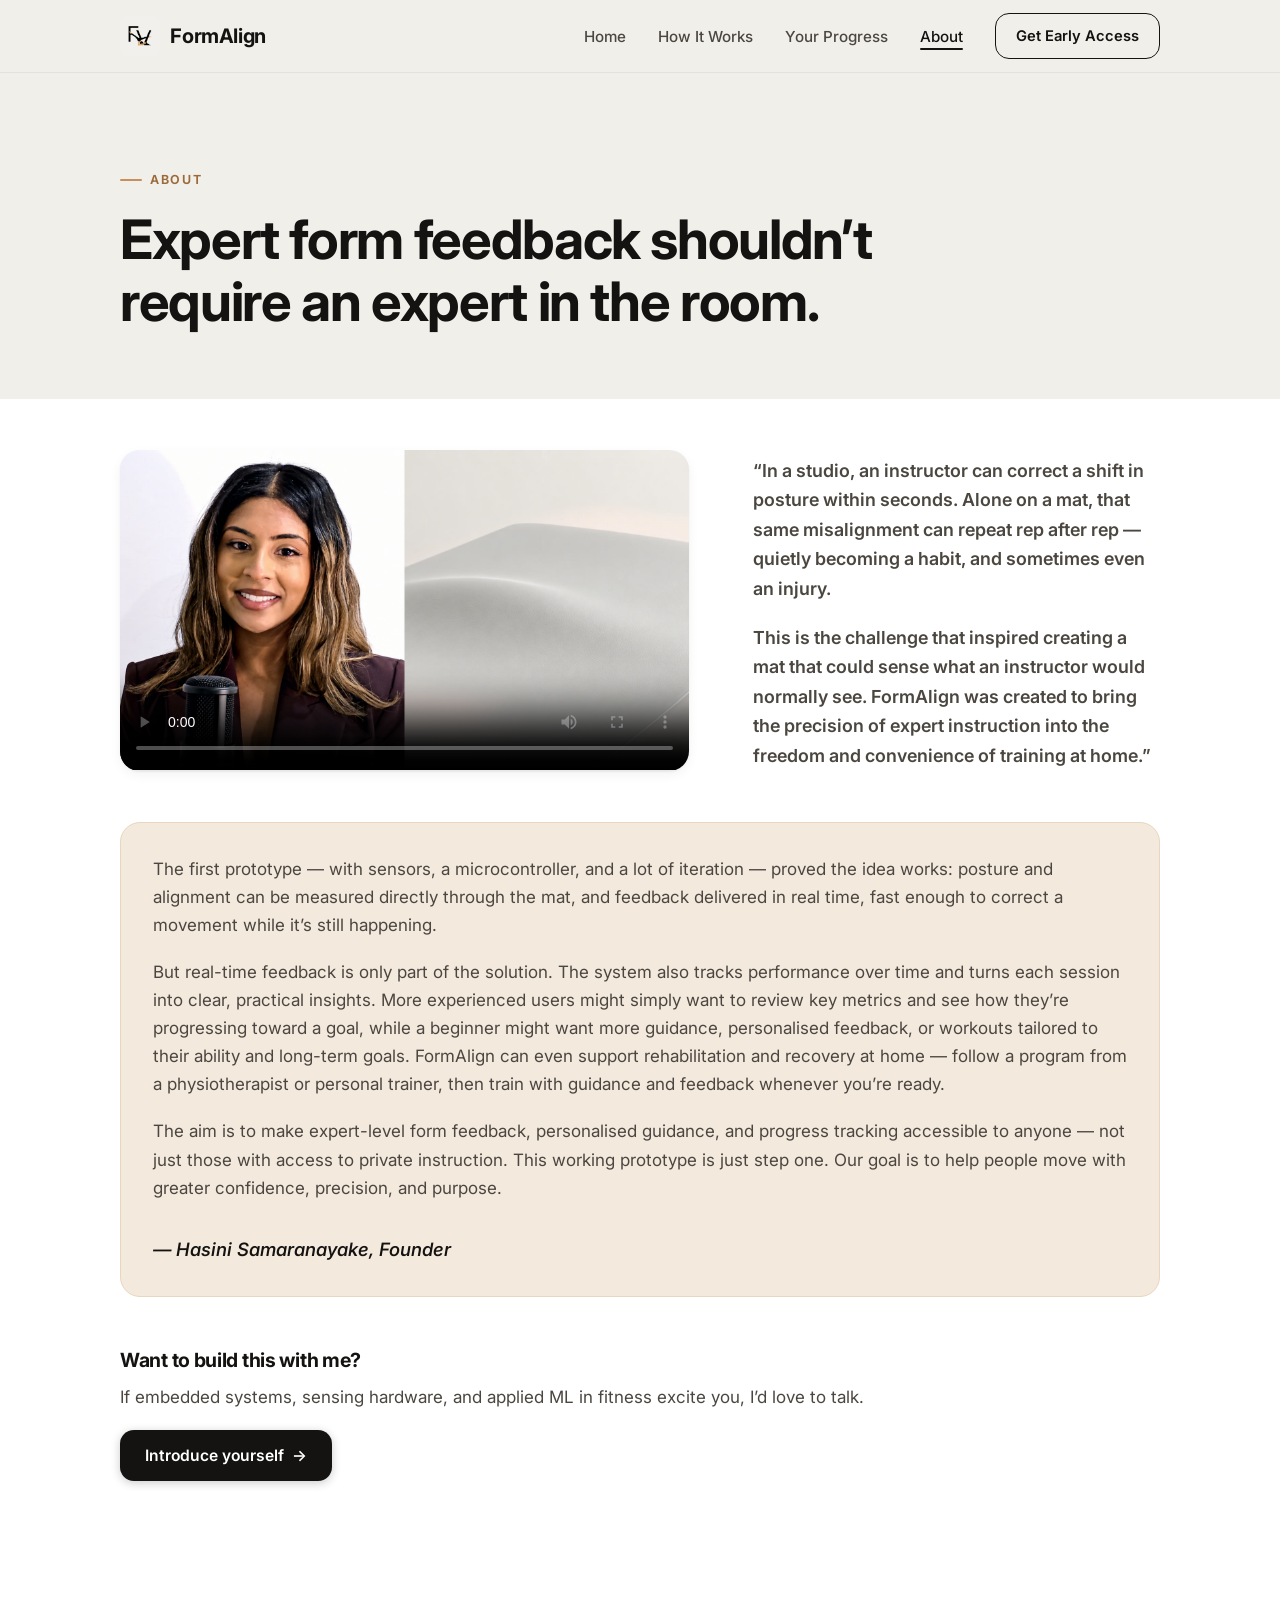
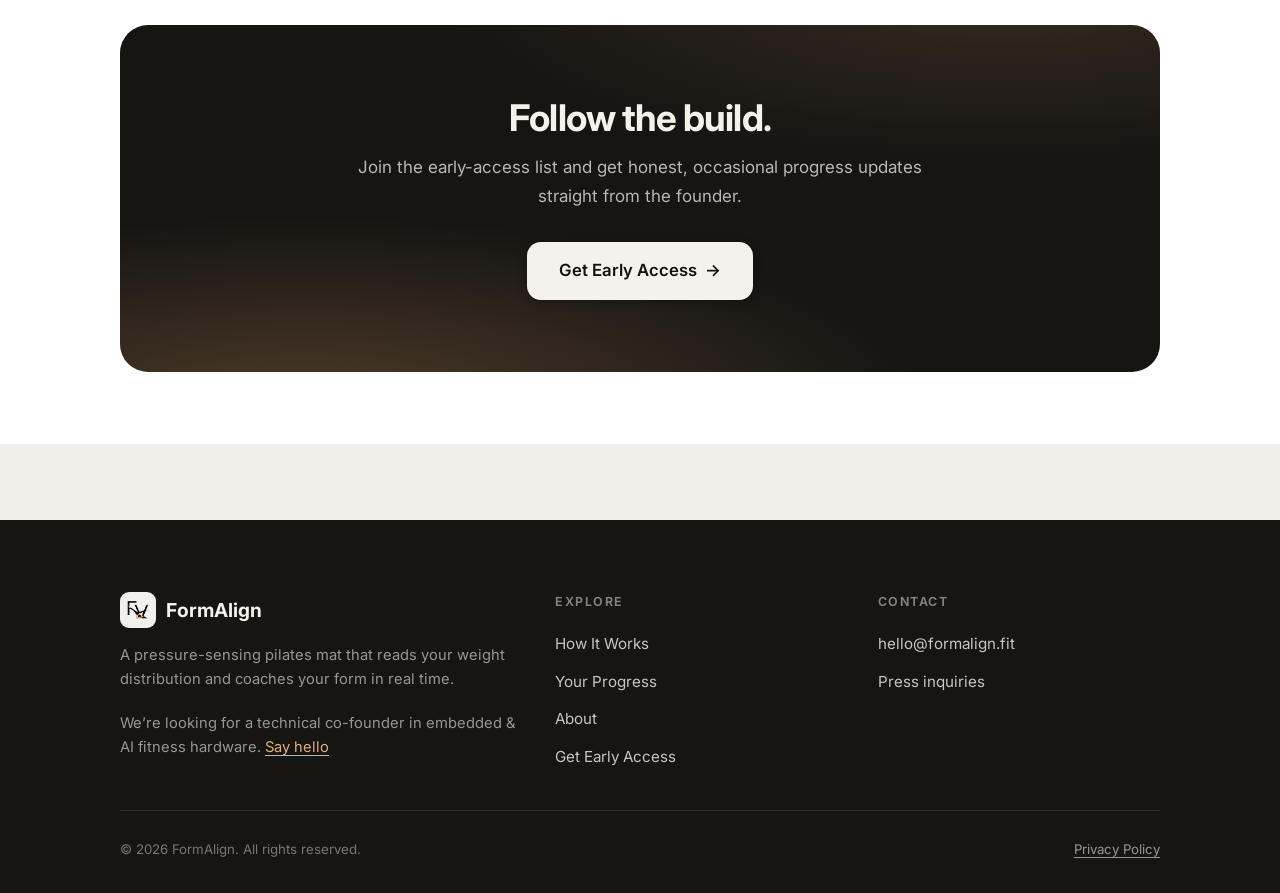
==== about.html @ 28b03926 "Early Access: top-align form with title, swap to Image 7, fix quiz spacing Top-align the access grid" ====
<!doctype html>
<html lang="en">
  <head>
    <meta charset="UTF-8" />
    <meta name="viewport" content="width=device-width, initial-scale=1.0" />
    <title>About — FormAlign</title>
    <meta
      name="description"
      content="Why FormAlign exists: making expert-level form feedback available to anyone practicing at home — built by founder Hasini Samaranayake."
    />
    <link rel="icon" type="image/png" href="./assets/logo-rounded.png" />
    <meta property="og:title" content="About FormAlign" />
    <meta property="og:description" content="The founder story behind the pressure-sensing pilates mat." />
    <meta property="og:image" content="https://www.formalign.fit/assets/og-hero.jpg" />
    <meta property="og:url" content="https://www.formalign.fit/about.html" />
    <meta property="og:type" content="website" />
    <link rel="preconnect" href="https://fonts.googleapis.com" />
    <link rel="preconnect" href="https://fonts.gstatic.com" crossorigin />
    <link
      href="https://fonts.googleapis.com/css2?family=Inter:wght@400;500;600;700;800&display=swap"
      rel="stylesheet"
    />
    <link rel="stylesheet" href="./styles.css?v=20260721-2" />
  </head>
  <body>
    <header class="site-header">
      <nav class="nav wrap" aria-label="Main">
        <a class="brand" href="./index.html">
          <img src="./assets/logo.png" alt="" />
          FormAlign
        </a>
        <button class="nav-toggle" aria-expanded="false" aria-label="Open menu">
          <svg viewBox="0 0 24 24" fill="none" stroke="currentColor" stroke-width="2" stroke-linecap="round"><path d="M4 7h16M4 12h16M4 17h16"/></svg>
        </button>
        <ul class="nav-links">
          <li><a href="./index.html">Home</a></li>
          <li><a href="./how-it-works.html">How It Works</a></li>
          <li><a href="./progress.html">Your Progress</a></li>
          <li><a href="./about.html" aria-current="page">About</a></li>
          <li><a class="btn btn-primary btn-nav" href="./early-access.html">Get Early Access</a></li>
        </ul>
      </nav>
    </header>

    <main>
      <section class="page-hero">
        <div class="wrap">
          <p class="eyebrow">About</p>
          <h1>Expert form feedback shouldn’t require an expert in the room.</h1>
        </div>
      </section>

      <section class="tight about-below" style="padding-top: clamp(2rem, 4vw, 3.5rem);">
        <div class="wrap about-grid">
          <figure class="founder-video reveal">
            <video
              controls
              playsinline
              preload="metadata"
              poster="./assets/founder-message-poster.jpg"
            >
              <source src="./assets/founder-message.mp4" type="video/mp4" />
              Your browser doesn’t support embedded video.
              <a href="./assets/founder-message.mp4">Watch the founder message</a>.
            </video>
          </figure>
          <div class="about-lead reveal reveal-d1">
            <p>
              “In a studio, an instructor can correct a shift in posture within seconds. Alone on
              a mat, that same misalignment can repeat rep after rep — quietly becoming a habit,
              and sometimes even an injury.
            </p>
            <p>
              This is the challenge that inspired creating a mat that could sense what an
              instructor would normally see. FormAlign was created to bring the precision of
              expert instruction into the freedom and convenience of training at home.”
            </p>
          </div>
          <div class="about-body reveal">
            <p>
              The first prototype — with sensors, a microcontroller, and a lot of iteration — proved
              the idea works: posture and alignment can be measured directly through the mat, and
              feedback delivered in real time, fast enough to correct a movement while it’s still
              happening.
            </p>
            <p>
              But real-time feedback is only part of the solution. The system also tracks
              performance over time and turns each session into clear, practical insights. More
              experienced users might simply want to review key metrics and see how they’re
              progressing toward a goal, while a beginner might want more guidance, personalised
              feedback, or workouts tailored to their ability and long-term goals. FormAlign can
              even support rehabilitation and recovery at home — follow a program from a
              physiotherapist or personal trainer, then train with guidance and feedback whenever
              you’re ready.
            </p>
            <p>
              The aim is to make expert-level form feedback, personalised guidance, and progress
              tracking accessible to anyone — not just those with access to private instruction.
              This working prototype is just step one. Our goal is to help people move with
              greater confidence, precision, and purpose.
            </p>
            <p class="sig">— Hasini Samaranayake, Founder</p>
          </div>
          <div class="hire-card reveal">
            <h3>Want to build this with me?</h3>
            <p>
              If embedded systems, sensing hardware, and applied ML in fitness excite you,
              I’d love to talk.
            </p>
            <a class="btn btn-primary" href="mailto:hello@formalign.fit?subject=Building%20FormAlign%20together">Introduce yourself <span class="arrow">→</span></a>
          </div>
        </div>
      </section>

      <!-- CTA -->
      <section class="tight about-below">
        <div class="wrap">
          <div class="cta-band reveal">
            <h2>Follow the build.</h2>
            <p>Join the early-access list and get honest, occasional progress updates straight from the founder.</p>
            <a class="btn btn-primary btn-lg" href="./early-access.html">Get Early Access <span class="arrow">→</span></a>
          </div>
        </div>
      </section>
    </main>

    <footer class="site-footer">
      <div class="wrap">
        <div class="footer-grid">
          <div>
            <a class="footer-brand" href="./index.html">
              <img src="./assets/logo.png" alt="" />
              FormAlign
            </a>
            <p>
              A pressure-sensing pilates mat that reads your weight distribution and coaches
              your form in real time.
            </p>
            <p class="footer-hiring">
              We’re looking for a technical co-founder in embedded &amp; AI fitness hardware.
              <a href="mailto:hello@formalign.fit?subject=Technical%20co-founder">Say hello</a>
            </p>
          </div>
          <div class="footer-col">
            <h4>Explore</h4>
            <ul>
              <li><a href="./how-it-works.html">How It Works</a></li>
              <li><a href="./progress.html">Your Progress</a></li>
              <li><a href="./about.html">About</a></li>
              <li><a href="./early-access.html">Get Early Access</a></li>
            </ul>
          </div>
          <div class="footer-col">
            <h4>Contact</h4>
            <ul>
              <li><a href="mailto:hello@formalign.fit">hello@formalign.fit</a></li>
              <li><a href="mailto:press@formalign.fit">Press inquiries</a></li>
            </ul>
          </div>
        </div>
        <div class="footer-bottom">
          <span>© <span class="year"></span> FormAlign. All rights reserved.</span>
          <a href="./privacy.html">Privacy Policy</a>
        </div>
      </div>
    </footer>

    <script src="./script.js?v=20260721-2" defer></script>
  </body>
</html>
---- styles.css ----
/* ==========================================================================
   FormAlign — design system
   Palette (from logo): ink black #141311 · caramel #C98E5C · ivory #F1EFEA
   Type: Inter throughout — clean modern sans, black pill buttons
   ========================================================================== */

:root {
  --ink: #141311;
  --ink-soft: #4b4740;
  --ink-faint: #7c766c;
  --accent: #c98e5c;
  --accent-deep: #9c6a38;
  --accent-tint: #f4e9dd;
  --accent-tint-2: #e9d6bf;
  --paper: #f1efea;
  --paper-warm: #e9e6df;
  --card: #ffffff;
  --line: #e0dcd2;
  --blush: #f2ddd6;
  --black-band: #161512;
  --radius: 20px;
  --radius-sm: 12px;
  --shadow-sm: 0 1px 2px rgba(20, 19, 17, 0.06), 0 4px 12px rgba(20, 19, 17, 0.05);
  --shadow-md: 0 2px 4px rgba(20, 19, 17, 0.06), 0 12px 32px rgba(20, 19, 17, 0.1);
  --font-body: "Inter", -apple-system, BlinkMacSystemFont, "Segoe UI", sans-serif;
  --font-display: "Inter", -apple-system, BlinkMacSystemFont, "Segoe UI", sans-serif;
}

* { margin: 0; padding: 0; box-sizing: border-box; }

html { scroll-behavior: smooth; }

body {
  font-family: var(--font-body);
  background: var(--paper);
  color: var(--ink);
  line-height: 1.65;
  font-size: 1.0625rem;
  -webkit-font-smoothing: antialiased;
  text-rendering: optimizeLegibility;
}

img { max-width: 100%; display: block; }

::selection { background: var(--accent-tint-2); color: var(--accent-deep); }

/* ---------- typography ---------- */

h1, h2, h3 {
  font-family: var(--font-display);
  font-weight: 700;
  line-height: 1.14;
  letter-spacing: -0.025em;
  color: var(--ink);
}

h1 { font-size: clamp(2.2rem, 4.8vw, 3.4rem); }
h2 { font-size: clamp(1.7rem, 3.2vw, 2.3rem); }
h3 { font-size: 1.22rem; line-height: 1.3; letter-spacing: -0.015em; }

.lede {
  font-size: clamp(1.1rem, 1.9vw, 1.3rem);
  color: var(--ink-soft);
  line-height: 1.6;
  max-width: 34em;
}

p { color: var(--ink-soft); }

a { color: var(--accent-deep); text-decoration-thickness: 1px; text-underline-offset: 3px; }

.eyebrow {
  display: inline-flex;
  align-items: center;
  gap: 0.5rem;
  font-size: 0.78rem;
  font-weight: 650;
  letter-spacing: 0.14em;
  text-transform: uppercase;
  color: var(--accent-deep);
  margin-bottom: 1.1rem;
}
.eyebrow::before {
  content: "";
  width: 22px; height: 2px;
  background: var(--accent);
  border-radius: 2px;
}

/* ---------- layout ---------- */

.wrap { max-width: 1120px; margin: 0 auto; padding: 0 clamp(1.25rem, 4vw, 2.5rem); }
.wrap-narrow { max-width: 760px; margin: 0 auto; padding: 0 clamp(1.25rem, 4vw, 2.5rem); }

section { padding: clamp(4rem, 9vw, 7rem) 0; }
section.tight { padding: clamp(3rem, 6vw, 4.5rem) 0; }

.section-head { max-width: 620px; margin-bottom: clamp(2.5rem, 5vw, 4rem); }
.section-head p { margin-top: 1rem; }

/* ---------- nav ---------- */

.site-header {
  position: sticky;
  top: 0;
  z-index: 50;
  background: rgba(241, 239, 234, 0.9);
  backdrop-filter: blur(12px);
  -webkit-backdrop-filter: blur(12px);
  border-bottom: 1px solid rgba(224, 220, 210, 0.7);
}

.nav {
  display: flex;
  align-items: center;
  justify-content: space-between;
  height: 72px;
  gap: 1rem;
}

.brand {
  display: flex;
  align-items: center;
  gap: 0.65rem;
  text-decoration: none;
  color: var(--ink);
  font-family: var(--font-display);
  font-size: 1.25rem;
  font-weight: 700;
  letter-spacing: -0.02em;
}
.brand img {
  width: 40px; height: 40px;
  border-radius: 10px;
  object-fit: cover;
}

.nav-links {
  display: flex;
  align-items: center;
  gap: clamp(1rem, 2.5vw, 2rem);
  list-style: none;
}
.nav-links a:not(.btn) {
  text-decoration: none;
  color: var(--ink-soft);
  font-size: 0.95rem;
  font-weight: 500;
  position: relative;
  padding: 0.25rem 0;
}
.nav-links a:not(.btn)::after {
  content: "";
  position: absolute;
  left: 0; bottom: 0;
  width: 100%; height: 2px;
  background: var(--ink);
  border-radius: 2px;
  transform: scaleX(0);
  transform-origin: left;
  transition: transform 0.25s ease;
}
.nav-links a:not(.btn):hover::after,
.nav-links a:not(.btn)[aria-current="page"]::after { transform: scaleX(1); }
.nav-links a:not(.btn)[aria-current="page"] { color: var(--ink); }

.nav-toggle {
  display: none;
  background: none;
  border: none;
  cursor: pointer;
  padding: 0.5rem;
  color: var(--ink);
}
.nav-toggle svg { width: 26px; height: 26px; }

/* ---------- buttons ---------- */

.btn {
  display: inline-flex;
  align-items: center;
  gap: 0.5rem;
  font-family: var(--font-body);
  font-size: 0.98rem;
  font-weight: 600;
  padding: 0.78rem 1.55rem;
  border-radius: 14px;
  text-decoration: none;
  border: none;
  cursor: pointer;
  transition: transform 0.18s ease, box-shadow 0.18s ease, background 0.18s ease, border-color 0.18s ease;
}
.btn-primary {
  background: var(--ink);
  color: #fff;
  box-shadow: 0 2px 10px rgba(20, 19, 17, 0.22);
}
.btn-primary:hover {
  background: #000;
  transform: translateY(-2px);
  box-shadow: 0 6px 18px rgba(20, 19, 17, 0.28);
}
.btn-ghost {
  background: transparent;
  color: var(--ink);
  border: 1.5px solid var(--line);
}
.btn-ghost:hover { border-color: var(--ink-soft); transform: translateY(-2px); }
.btn-lg { padding: 0.95rem 2rem; font-size: 1.05rem; }
.btn .arrow { transition: transform 0.18s ease; }
.btn:hover .arrow { transform: translateX(3px); }

.btn-nav {
  padding: 0.6rem 1.25rem;
  font-size: 0.92rem;
  background: transparent;
  color: var(--ink);
  border: 1.5px solid var(--ink);
  box-shadow: none;
}
.btn-nav:hover { background: var(--ink); color: #fff; }

/* ---------- hero ---------- */

.hero {
  padding: clamp(3.5rem, 7vw, 6rem) 0 clamp(4rem, 8vw, 6.5rem);
  overflow: hidden;
}

.hero-grid {
  display: grid;
  grid-template-columns: minmax(0, 0.92fr) minmax(0, 1.08fr);
  gap: clamp(2.5rem, 5vw, 4rem);
  align-items: center;
}

.hero h1 { margin-bottom: 1.4rem; }
.hero h1 em {
  font-style: normal;
  color: var(--accent-deep);
}
.hero .lede { margin-bottom: 2.2rem; }

.hero-ctas { display: flex; gap: 1rem; flex-wrap: wrap; align-items: center; }

.hero-note {
  margin-top: 1.4rem;
  font-size: 0.9rem;
  color: var(--ink-faint);
  display: flex;
  align-items: center;
  gap: 0.5rem;
}
.hero-note .dot {
  width: 8px; height: 8px;
  border-radius: 50%;
  background: var(--accent);
  animation: pulse-dot 2.2s ease-in-out infinite;
}
@keyframes pulse-dot {
  0%, 100% { box-shadow: 0 0 0 0 rgba(201, 142, 92, 0.4); }
  50% { box-shadow: 0 0 0 7px rgba(201, 142, 92, 0); }
}

.hero-visual { position: relative; }

.hero-photo {
  border-radius: calc(var(--radius) + 6px);
  overflow: hidden;
  box-shadow: var(--shadow-md);
  aspect-ratio: 4 / 3.3; /* close to the source photo's 4:3 — only a slight crop */
}
.hero-photo img {
  width: 100%; height: 100%;
  object-fit: cover;
}

/* live feedback demo badge — white circle straddling the photo's bottom-right corner */
.feedback-card {
  position: absolute;
  right: -2.5rem;
  bottom: -4.5rem;
  background: var(--card);
  border-radius: 50%;
  box-shadow: var(--shadow-md);
  width: min(215px, 66%);
  aspect-ratio: 1 / 1;
  padding: 1.1rem;
  border: 1px solid var(--line);
  display: flex;
  flex-direction: column;
  align-items: center;
  justify-content: center;
  text-align: center;
}
.feedback-card .fc-title {
  font-size: 0.64rem;
  font-weight: 650;
  letter-spacing: 0.1em;
  text-transform: uppercase;
  color: var(--ink-faint);
  margin-bottom: 0.8rem;
  display: flex;
  flex-direction: column;
  align-items: center;
  gap: 0.5rem;
}
.fc-status {
  font-size: 0.7rem;
  font-weight: 650;
  padding: 0.18rem 0.6rem;
  border-radius: 999px;
  letter-spacing: 0.02em;
  text-transform: none;
  transition: background 0.4s ease, color 0.4s ease;
}
.fc-status.good { background: var(--accent-tint); color: var(--accent-deep); }
.fc-status.adjust { background: var(--ink); color: #fff; }

.fc-bar-label {
  display: flex;
  justify-content: space-between;
  font-size: 0.72rem;
  color: var(--ink-soft);
  font-weight: 550;
  margin-bottom: 0.35rem;
  width: min(140px, 100%);
}
.fc-bar {
  height: 10px;
  border-radius: 999px;
  background: var(--paper-warm);
  overflow: hidden;
  position: relative;
  width: min(140px, 100%);
}
.fc-bar-fill {
  height: 100%;
  border-radius: 999px;
  background: linear-gradient(90deg, var(--accent), #d9a271);
  width: 62%;
  transition: width 1.1s cubic-bezier(0.45, 0.05, 0.25, 1), background 0.5s ease;
}
.fc-bar-fill.warn { background: linear-gradient(90deg, #35322c, #555047); }
.fc-target {
  position: absolute;
  top: -3px; bottom: -3px;
  width: 2px;
  background: var(--ink);
  opacity: 0.35;
  border-radius: 2px;
}
.fc-cue {
  margin-top: 0.55rem;
  font-size: 0.76rem;
  color: var(--ink-soft);
  min-height: 2.6em;
  font-weight: 500;
  max-width: 150px;
  display: flex;
  align-items: flex-start;
  justify-content: center;
}

/* ---------- problem strip ---------- */

.band {
  background: var(--paper-warm);
  border-top: 1px solid var(--line);
  border-bottom: 1px solid var(--line);
}

.split {
  display: grid;
  grid-template-columns: repeat(auto-fit, minmax(280px, 1fr));
  gap: clamp(2rem, 4vw, 4rem);
  align-items: center;
}

.split-photo {
  border-radius: var(--radius);
  overflow: hidden;
  box-shadow: var(--shadow-md);
  aspect-ratio: 4 / 3;
}
.split-photo img { width: 100%; height: 100%; object-fit: cover; }

.stat-row {
  display: flex;
  gap: clamp(1.5rem, 4vw, 3rem);
  flex-wrap: wrap;
  margin-top: 2rem;
}
.stat b {
  display: block;
  font-family: var(--font-display);
  font-size: 2rem;
  font-weight: 700;
  color: var(--accent-deep);
  line-height: 1.1;
}
.stat span { font-size: 0.9rem; color: var(--ink-faint); }

/* ---------- steps (how it works condensed) ---------- */

.steps {
  display: grid;
  grid-template-columns: repeat(auto-fit, minmax(230px, 1fr));
  gap: 1.25rem;
}
.step {
  background: var(--card);
  border: 1px solid var(--line);
  border-radius: var(--radius);
  padding: 1.75rem 1.5rem 1.6rem;
  position: relative;
  transition: transform 0.22s ease, box-shadow 0.22s ease;
}
.step:hover { transform: translateY(-4px); box-shadow: var(--shadow-md); }
.step .num {
  font-family: var(--font-display);
  font-size: 0.95rem;
  font-weight: 700;
  color: var(--accent-deep);
  background: var(--accent-tint);
  width: 34px; height: 34px;
  border-radius: 50%;
  display: flex;
  align-items: center;
  justify-content: center;
  margin-bottom: 1.1rem;
}
.step h3 { font-size: 1.1rem; margin-bottom: 0.5rem; }
.step p { font-size: 0.95rem; }

/* ---------- two-audience cards ---------- */

.audience-grid {
  display: grid;
  grid-template-columns: repeat(auto-fit, minmax(300px, 1fr));
  gap: 1.5rem;
}
.audience-card {
  border-radius: var(--radius);
  padding: 2.25rem 2rem;
  border: 1px solid var(--line);
  background: var(--card);
  display: flex;
  flex-direction: column;
  gap: 0.9rem;
  transition: transform 0.22s ease, box-shadow 0.22s ease;
}
.audience-card:hover { transform: translateY(-4px); box-shadow: var(--shadow-md); }
.audience-card.teal { background: var(--black-band); border-color: var(--black-band); }
.audience-card.teal h3, .audience-card.teal p { color: #f0ede6; }
.audience-card.teal p { opacity: 0.82; }
.audience-card .icon {
  width: 46px; height: 46px;
  border-radius: 12px;
  display: flex; align-items: center; justify-content: center;
  background: var(--accent-tint);
  color: var(--accent-deep);
}
.audience-card.teal .icon { background: rgba(255,255,255,0.12); color: #dfaf7f; }
.audience-card .icon svg { width: 24px; height: 24px; }
.audience-card a {
  margin-top: auto;
  font-weight: 600;
  font-size: 0.95rem;
  text-decoration: none;
}
.audience-card.teal a { color: #dfaf7f; }
.audience-card a:hover { text-decoration: underline; }

/* ---------- honesty / prototype section ---------- */

.proto-frame {
  border-radius: var(--radius);
  overflow: hidden;
  box-shadow: var(--shadow-md);
  position: relative;
}
.proto-frame img { width: 100%; height: 100%; object-fit: cover; }
.proto-tag {
  position: absolute;
  top: 1rem; left: 1rem;
  background: rgba(20, 19, 17, 0.85);
  color: #f0ede6;
  font-size: 0.78rem;
  font-weight: 600;
  padding: 0.35rem 0.85rem;
  border-radius: 999px;
  backdrop-filter: blur(4px);
  letter-spacing: 0.03em;
}

.check-list { list-style: none; margin-top: 1.5rem; display: grid; gap: 0.85rem; }
.check-list li {
  display: flex;
  gap: 0.75rem;
  align-items: flex-start;
  color: var(--ink-soft);
  font-size: 1rem;
}
.check-list .check {
  flex-shrink: 0;
  width: 22px; height: 22px;
  border-radius: 50%;
  background: var(--accent-tint);
  color: var(--accent-deep);
  display: flex; align-items: center; justify-content: center;
  margin-top: 0.2rem;
}
.check-list .check svg { width: 12px; height: 12px; }

/* ---------- CTA band ---------- */

.cta-band {
  background: var(--black-band);
  border-radius: calc(var(--radius) + 8px);
  padding: clamp(3rem, 6vw, 4.5rem) clamp(1.75rem, 5vw, 4rem);
  text-align: center;
  position: relative;
  overflow: hidden;
}
.cta-band::before {
  content: "";
  position: absolute;
  inset: 0;
  background:
    radial-gradient(ellipse 60% 55% at 18% 110%, rgba(201, 142, 92, 0.3), transparent),
    radial-gradient(ellipse 55% 50% at 85% -10%, rgba(201, 142, 92, 0.18), transparent);
  pointer-events: none;
}
.cta-band > * { position: relative; }
.cta-figure {
  width: 96px;
  height: 96px;
  border-radius: 50%;
  overflow: hidden;
  margin: 0 auto 1.5rem;
  box-shadow: 0 4px 16px rgba(0, 0, 0, 0.35);
}
.cta-figure img { width: 100%; height: 100%; object-fit: cover; }
.cta-band h2 { color: #f5f2ec; margin-bottom: 0.9rem; }
.cta-band p { color: rgba(240, 237, 230, 0.75); max-width: 34em; margin: 0 auto 2rem; }
.cta-band .btn-primary {
  background: #f5f2ec;
  color: var(--ink);
  box-shadow: 0 2px 10px rgba(0, 0, 0, 0.3);
}
.cta-band .btn-primary:hover { background: #fff; }

/* ---------- page hero (interior pages) ---------- */

.page-hero { padding: clamp(3.5rem, 7vw, 5.5rem) 0 clamp(2rem, 4vw, 3rem); }
.page-hero h1 { max-width: 17em; margin-bottom: 1.2rem; }

/* ---------- how-it-works page ---------- */

.hiw-block {
  display: grid;
  grid-template-columns: minmax(0, 1fr) minmax(0, 1fr);
  gap: clamp(2rem, 5vw, 4.5rem);
  align-items: center;
  padding: clamp(2.5rem, 5vw, 4rem) 0;
}
.hiw-block:not(:last-child) { border-bottom: 1px solid var(--line); }
.hiw-block.flip .hiw-visual { order: -1; }
.hiw-copy h2 { font-size: clamp(1.5rem, 2.6vw, 1.95rem); margin-bottom: 1rem; }
.hiw-copy p + p { margin-top: 1rem; }

.hiw-visual {
  border-radius: var(--radius);
  min-height: 300px;
  display: flex;
  align-items: center;
  justify-content: center;
  position: relative;
}

/* zone illustration */
.zone-demo {
  width: 100%;
  max-width: 420px;
  background: var(--card);
  border: 1px solid var(--line);
  border-radius: var(--radius);
  padding: 2rem;
  box-shadow: var(--shadow-sm);
}
.zone-mat {
  aspect-ratio: 5 / 8;
  max-height: 320px;
  margin: 0 auto;
  border-radius: 14px;
  background: var(--paper-warm);
  border: 1.5px solid var(--line);
  position: relative;
  overflow: hidden;
}
/* Weight rocks between front and back zone pairs like a rep:
   load (hold) → shift → load the other end (hold). Back pair runs in
   antiphase via negative delays; small per-side offsets keep it human. */
.zone-blob {
  position: absolute;
  border-radius: 50%;
  background: radial-gradient(circle, rgba(201, 142, 92, 0.6), rgba(201, 142, 92, 0));
  animation: zone-shift 5.2s cubic-bezier(0.55, 0.05, 0.3, 1) infinite;
}
@keyframes zone-shift {
  0%, 16% { transform: scale(1.18); opacity: 1; }      /* loaded — hold the position */
  42%, 68% { transform: scale(0.55); opacity: 0.3; }   /* unloaded — weight is on the other pair */
  94%, 100% { transform: scale(1.18); opacity: 1; }
}
.zone-caption {
  text-align: center;
  font-size: 0.85rem;
  color: var(--ink-faint);
  margin-top: 1.1rem;
}

/* roadmap steps */
.roadmap { display: grid; gap: 0; margin-top: 2.5rem; }
.roadmap-item {
  display: grid;
  grid-template-columns: 56px 1fr;
  gap: 1.25rem;
  padding-bottom: 2.25rem;
  position: relative;
}
.roadmap-item:last-child { padding-bottom: 0; }
.roadmap-item::before {
  content: "";
  position: absolute;
  left: 27px;
  top: 56px;
  bottom: 8px;
  width: 2px;
  background: var(--line);
}
.roadmap-item:last-child::before { display: none; }
.roadmap-marker {
  width: 56px; height: 56px;
  border-radius: 50%;
  background: var(--card);
  border: 1.5px solid var(--line);
  display: flex;
  align-items: center;
  justify-content: center;
  color: var(--accent-deep);
  font-family: var(--font-display);
  font-weight: 700;
  font-size: 1.05rem;
}
.roadmap-item.now .roadmap-marker {
  background: var(--ink);
  border-color: var(--ink);
  color: #fff;
}
.roadmap-body h3 { margin-bottom: 0.35rem; display: flex; align-items: center; gap: 0.6rem; flex-wrap: wrap; }
.roadmap-body .tag {
  font-family: var(--font-body);
  font-size: 0.7rem;
  font-weight: 650;
  letter-spacing: 0.08em;
  text-transform: uppercase;
  padding: 0.2rem 0.6rem;
  border-radius: 999px;
  background: var(--accent-tint);
  color: var(--accent-deep);
}
.roadmap-body .tag.future { background: var(--paper-warm); color: var(--ink-faint); }
.roadmap-body p { font-size: 0.98rem; }

/* video / image placeholder slots */
.media-slot {
  border: 2px dashed var(--accent-tint-2);
  background: var(--accent-tint);
  border-radius: var(--radius);
  aspect-ratio: 16 / 9;
  display: flex;
  flex-direction: column;
  align-items: center;
  justify-content: center;
  gap: 0.8rem;
  color: var(--accent-deep);
  text-align: center;
  padding: 1.5rem;
  width: 100%;
}
.media-slot.portrait { aspect-ratio: 4 / 5; }
.media-slot .ms-icon {
  width: 58px; height: 58px;
  border-radius: 50%;
  background: #fff;
  display: flex; align-items: center; justify-content: center;
  box-shadow: var(--shadow-sm);
}
.media-slot .ms-icon svg { width: 24px; height: 24px; }
.media-slot b { font-size: 1rem; font-weight: 650; }
.media-slot span { font-size: 0.85rem; opacity: 0.8; max-width: 30em; }

/* ---------- progress page dashboard ---------- */

.preview-banner {
  display: inline-flex;
  align-items: center;
  gap: 0.55rem;
  background: var(--blush);
  color: #8a4a38;
  font-size: 0.85rem;
  font-weight: 600;
  padding: 0.5rem 1.1rem;
  border-radius: 999px;
  margin-bottom: 1.5rem;
}
.preview-banner svg { width: 16px; height: 16px; flex-shrink: 0; }

.dash-grid {
  display: grid;
  grid-template-columns: repeat(12, 1fr);
  gap: 1.25rem;
}
.dash-card {
  background: var(--card);
  border: 1px solid var(--line);
  border-radius: var(--radius);
  padding: 1.6rem 1.6rem 1.5rem;
  box-shadow: var(--shadow-sm);
}
.dash-card h3 { font-size: 1.05rem; margin-bottom: 0.25rem; }
.dash-card .sub { font-size: 0.85rem; color: var(--ink-faint); margin-bottom: 1.25rem; }
.dc-6 { grid-column: span 6; }
.dc-4 { grid-column: span 4; }
.dc-8 { grid-column: span 8; }
.dc-12 { grid-column: span 12; }

.hbar-row { display: grid; grid-template-columns: 110px 1fr 48px; align-items: center; gap: 0.8rem; margin-bottom: 0.8rem; font-size: 0.88rem; }
.hbar-row .label { color: var(--ink-soft); font-weight: 550; }
.hbar-track { height: 12px; background: var(--paper-warm); border-radius: 999px; overflow: hidden; }
.hbar-fill { height: 100%; border-radius: 999px; background: var(--accent); width: 0; transition: width 1s cubic-bezier(0.3, 0.6, 0.3, 1); }
.hbar-fill.alt { background: var(--accent-tint-2); }
.hbar-row .val { text-align: right; font-weight: 650; color: var(--ink); font-variant-numeric: tabular-nums; }

.spark { width: 100%; height: auto; }

.big-metric {
  font-family: var(--font-display);
  font-size: 2.6rem;
  font-weight: 700;
  letter-spacing: -0.03em;
  color: var(--ink);
  line-height: 1;
}
.big-metric .unit { font-size: 1.2rem; color: var(--ink-faint); }
.delta { font-size: 0.85rem; font-weight: 650; color: var(--accent-deep); background: var(--accent-tint); padding: 0.15rem 0.6rem; border-radius: 999px; display: inline-block; margin-top: 0.6rem; }

.goal-bar { height: 12px; background: var(--paper-warm); border-radius: 999px; overflow: hidden; margin-top: 1rem; position: relative; }
.goal-fill { height: 100%; background: linear-gradient(90deg, var(--accent), #d9a271); border-radius: 999px; width: 0; transition: width 1.2s cubic-bezier(0.3, 0.6, 0.3, 1); }
.goal-meta { display: flex; justify-content: space-between; font-size: 0.82rem; color: var(--ink-faint); margin-top: 0.5rem; }

.cal-grid { display: grid; grid-template-columns: repeat(14, 1fr); gap: 5px; margin-top: 0.5rem; }
.cal-cell { aspect-ratio: 1; border-radius: 5px; background: var(--paper-warm); }
.cal-cell.l1 { background: var(--accent-tint-2); }
.cal-cell.l2 { background: #d9a870; }
.cal-cell.l3 { background: #b07a42; }
.cal-legend { display: flex; align-items: center; gap: 0.4rem; font-size: 0.78rem; color: var(--ink-faint); margin-top: 0.9rem; justify-content: flex-end; }
.cal-legend .cal-cell { width: 12px; aspect-ratio: 1; }

/* ---------- about page ---------- */

.about-below { background: #ffffff; }

.about-grid {
  display: grid;
  grid-template-columns: minmax(0, 1.4fr) minmax(0, 1fr);
  grid-template-areas:
    "video lead"
    "body  body"
    "hire  hire";
  column-gap: clamp(2.5rem, 5vw, 4.5rem);
  row-gap: clamp(2rem, 4vw, 3.5rem);
  align-items: start;
}
.founder-video { grid-area: video; margin: 0; }
.founder-video video {
  width: 100%;
  aspect-ratio: 16 / 9;
  border-radius: var(--radius);
  background: var(--accent-tint);
  box-shadow: var(--shadow-sm);
  display: block;
  object-fit: cover;
}
.about-lead { grid-area: lead; align-self: end; }
.about-lead p {
  color: var(--ink-soft);
  font-weight: 600;
  font-size: 1.12rem;
  line-height: 1.65;
}
.about-body {
  grid-area: body;
  background: var(--accent-tint);
  border: 1px solid var(--accent-tint-2);
  border-radius: var(--radius);
  padding: 2rem;
}
.about-grid .hire-card { grid-area: hire; align-self: start; }

.about-lead p + p,
.about-body p + p { margin-top: 1.2rem; }
.about-body .sig {
  margin-top: 2rem;
  font-family: var(--font-display);
  font-style: italic;
  font-size: 1.15rem;
  font-weight: 550;
  color: var(--ink);
}

.hire-card {
  padding: 0;
}
.hire-card h3 { margin-bottom: 0.6rem; }
.hire-card p { margin-bottom: 1.2rem; }

/* ---------- early access page ---------- */

.access-hero {
  display: flex;
  align-items: center;
  padding: clamp(3rem, 6vw, 5rem) 0;
}
.access-grid {
  display: grid;
  grid-template-columns: minmax(0, 1fr) minmax(0, 1fr);
  gap: clamp(2.5rem, 6vw, 5rem);
  align-items: start;
  width: 100%;
}
.perk-list { list-style: none; display: grid; gap: 1.1rem; margin-top: 1.8rem; }
.perk-list li { display: flex; gap: 0.9rem; align-items: flex-start; }
.perk-list .check {
  flex-shrink: 0;
  width: 26px; height: 26px;
  border-radius: 50%;
  background: var(--accent-tint);
  color: var(--accent-deep);
  display: flex; align-items: center; justify-content: center;
  margin-top: 0.15rem;
}
.perk-list .check svg { width: 13px; height: 13px; }
.perk-list b { color: var(--ink); display: block; font-size: 1rem; }
.perk-list span { font-size: 0.92rem; color: var(--ink-soft); }

.form-card {
  background: var(--card);
  border: 1px solid var(--line);
  border-radius: calc(var(--radius) + 4px);
  padding: clamp(1.75rem, 4vw, 2.5rem);
  box-shadow: var(--shadow-md);
}
.form-card h2 { font-size: 1.5rem; margin-bottom: 0.4rem; }
.form-card > p { font-size: 0.95rem; margin-bottom: 1.6rem; }

/* multi-step waitlist quiz */
.quiz-card { overflow: hidden; }
.quiz-progress {
  height: 6px; background: var(--paper-warm); border-radius: 999px;
  overflow: hidden; margin-bottom: 1.7rem;
}
.quiz-progress > i {
  display: block; height: 100%; width: 0; border-radius: 999px;
  background: linear-gradient(90deg, var(--accent), #d9a271);
  transition: width 0.5s cubic-bezier(0.3, 0.6, 0.3, 1);
}
.quiz-step { display: none; padding: 0; }
.quiz-step.is-active { display: block; animation: quizIn 0.4s ease both; }
@keyframes quizIn { from { opacity: 0; transform: translateY(10px); } to { opacity: 1; transform: none; } }
.quiz-step h2 { font-size: 1.5rem; margin-bottom: 0.35rem; }
.quiz-step h3 { font-size: 1.25rem; line-height: 1.3; margin-bottom: 1.2rem; }
.quiz-sub { color: var(--ink-soft); font-size: 0.95rem; margin-bottom: 1.5rem; }
.quiz-hint { color: var(--ink-faint); font-size: 0.85rem; margin: -0.7rem 0 1rem; }
.quiz-count {
  display: inline-block; font-size: 0.75rem; font-weight: 700;
  letter-spacing: 0.08em; text-transform: uppercase;
  color: var(--accent-deep); margin-bottom: 0.7rem;
}
.quiz-field { margin-bottom: 1.1rem; }
.quiz-field label { display: block; font-size: 0.9rem; font-weight: 600; margin-bottom: 0.4rem; color: var(--ink); }
.quiz-field input {
  width: 100%; padding: 0.85rem 1rem; font: inherit; font-size: 1rem;
  border: 1.5px solid var(--line); border-radius: 12px; background: #fff; color: var(--ink);
}
.quiz-field input:focus { outline: none; border-color: var(--accent); box-shadow: 0 0 0 3px var(--accent-tint); }
.quiz-err { display: block; color: #a33; font-size: 0.82rem; margin-top: 0.4rem; }
.quiz-err[hidden] { display: none; }
.quiz-opts { display: grid; gap: 0.7rem; margin-bottom: 1.6rem; }
.quiz-opt {
  text-align: left; width: 100%; padding: 0.95rem 1.05rem; font: inherit; font-size: 0.98rem;
  border: 1.5px solid var(--line); border-radius: 12px; background: #fff; color: var(--ink);
  cursor: pointer; display: flex; align-items: center; gap: 0.75rem;
  transition: border-color 0.15s, background 0.15s, box-shadow 0.15s;
}
.quiz-opt::before {
  content: ""; flex-shrink: 0; width: 20px; height: 20px; border-radius: 6px;
  border: 1.5px solid var(--line); transition: all 0.15s;
}
.quiz-opts[data-multi="false"] .quiz-opt::before { border-radius: 50%; }
.quiz-opt:hover { border-color: var(--accent-tint-2); background: var(--accent-tint); }
.quiz-opt.sel { border-color: var(--accent); background: var(--accent-tint); }
.quiz-opt.sel::before { background: var(--accent-deep); border-color: var(--accent-deep); box-shadow: inset 0 0 0 3px #fff; }
.quiz-nav { display: flex; align-items: center; justify-content: space-between; gap: 1rem; }
.quiz-nav .btn { min-width: 130px; justify-content: center; }
.quiz-nav .btn:disabled { opacity: 0.45; cursor: not-allowed; }
.quiz-back { background: none; border: none; color: var(--ink-soft); font: inherit; font-weight: 600; cursor: pointer; padding: 0.5rem 0.25rem; }
.quiz-back:hover { color: var(--ink); }
.quiz-fine { font-size: 0.8rem; color: var(--ink-faint); margin-top: 1rem; text-align: center; }
.quiz-fine a { color: var(--accent-deep); }
.quiz-cta { margin-top: 0.4rem; }
.quiz-payoff { text-align: center; padding: 0.5rem 0; }
.quiz-payoff .big-check {
  width: 64px; height: 64px; border-radius: 50%;
  background: var(--accent-tint); color: var(--accent-deep);
  display: flex; align-items: center; justify-content: center; margin: 0 auto 1.3rem;
}
.quiz-payoff .big-check svg { width: 30px; height: 30px; }
.quiz-payoff h2 { font-size: 1.6rem; margin-bottom: 0.7rem; }
.quiz-payoff p { color: var(--ink-soft); max-width: 34em; margin: 0 auto 0.6rem; }
.quiz-payoff strong { color: var(--ink); }

.field { margin-bottom: 1.25rem; }
.field label {
  display: block;
  font-size: 0.88rem;
  font-weight: 600;
  color: var(--ink);
  margin-bottom: 0.45rem;
}
.field input[type="email"],
.field input[type="text"] {
  width: 100%;
  font-family: var(--font-body);
  font-size: 1rem;
  padding: 0.85rem 1rem;
  border: 1.5px solid var(--line);
  border-radius: var(--radius-sm);
  background: var(--paper);
  color: var(--ink);
  transition: border-color 0.15s ease, box-shadow 0.15s ease;
}
.field input:focus {
  outline: none;
  border-color: var(--accent);
  box-shadow: 0 0 0 3px rgba(201, 142, 92, 0.2);
}

.radio-group { display: grid; gap: 0.6rem; }
.radio-option {
  display: flex;
  align-items: center;
  gap: 0.7rem;
  border: 1.5px solid var(--line);
  border-radius: var(--radius-sm);
  padding: 0.8rem 1rem;
  cursor: pointer;
  font-size: 0.93rem;
  color: var(--ink-soft);
  transition: border-color 0.15s ease, background 0.15s ease;
}
.radio-option:hover { border-color: var(--accent-tint-2); background: var(--accent-tint); }
.radio-option input { accent-color: var(--ink); width: 17px; height: 17px; flex-shrink: 0; }
.radio-option input:checked + span { color: var(--ink); font-weight: 550; }

.form-fine {
  font-size: 0.8rem;
  color: var(--ink-faint);
  margin-top: 1rem;
}

.form-success {
  text-align: center;
  padding: 2rem 0.5rem;
}
.form-success .big-check {
  width: 62px; height: 62px;
  border-radius: 50%;
  background: var(--accent-tint);
  color: var(--accent-deep);
  display: flex; align-items: center; justify-content: center;
  margin: 0 auto 1.4rem;
}
.form-success .big-check svg { width: 28px; height: 28px; }
.form-success h2 { margin-bottom: 0.8rem; }
.form-success p { max-width: 26em; margin: 0 auto; }

/* ---------- footer ---------- */

.site-footer {
  background: var(--black-band);
  color: rgba(240, 237, 230, 0.75);
  padding: clamp(3rem, 6vw, 4.5rem) 0 2rem;
  margin-top: clamp(3rem, 6vw, 5rem);
}
.footer-grid {
  display: grid;
  grid-template-columns: minmax(220px, 1.4fr) repeat(auto-fit, minmax(150px, 1fr));
  gap: 2.5rem;
  padding-bottom: 2.5rem;
  border-bottom: 1px solid rgba(240, 237, 230, 0.12);
}
.footer-brand {
  display: flex;
  align-items: center;
  gap: 0.65rem;
  font-family: var(--font-display);
  font-size: 1.2rem;
  font-weight: 700;
  color: #f5f2ec;
  text-decoration: none;
  margin-bottom: 0.9rem;
}
.footer-brand img { width: 36px; height: 36px; border-radius: 9px; }
.footer-grid p { font-size: 0.92rem; color: rgba(240, 237, 230, 0.6); max-width: 28em; }
.footer-col h4 {
  font-size: 0.78rem;
  font-weight: 650;
  letter-spacing: 0.12em;
  text-transform: uppercase;
  color: rgba(240, 237, 230, 0.5);
  margin-bottom: 1rem;
}
.footer-col ul { list-style: none; display: grid; gap: 0.6rem; }
.footer-col a {
  color: rgba(240, 237, 230, 0.82);
  text-decoration: none;
  font-size: 0.95rem;
}
.footer-col a:hover { color: #dfaf7f; }
.footer-hiring {
  font-size: 0.9rem;
  color: rgba(240, 237, 230, 0.65);
  margin-top: 1.2rem;
}
.footer-hiring a { color: #dfaf7f; }
.footer-bottom {
  display: flex;
  justify-content: space-between;
  align-items: center;
  gap: 1rem;
  flex-wrap: wrap;
  padding-top: 1.75rem;
  font-size: 0.83rem;
  color: rgba(240, 237, 230, 0.45);
}
.footer-bottom a { color: rgba(240, 237, 230, 0.6); }

/* ---------- privacy page ---------- */

.legal h2 { font-size: 1.4rem; margin: 2.5rem 0 0.8rem; }
.legal p + p { margin-top: 1rem; }
.legal ul { margin: 0.8rem 0 0 1.4rem; color: var(--ink-soft); }
.legal li + li { margin-top: 0.4rem; }

/* ---------- reveal animation ---------- */

.reveal {
  opacity: 0;
  transform: translateY(22px);
  transition: opacity 0.7s ease, transform 0.7s cubic-bezier(0.2, 0.65, 0.3, 1);
}
.reveal.in { opacity: 1; transform: none; }
.reveal-d1 { transition-delay: 0.08s; }
.reveal-d2 { transition-delay: 0.16s; }
.reveal-d3 { transition-delay: 0.24s; }

@media (prefers-reduced-motion: reduce) {
  html { scroll-behavior: auto; }
  .reveal { opacity: 1; transform: none; transition: none; }
  .zone-blob, .hero-note .dot { animation: none; }
  * { transition-duration: 0.01ms !important; }
}

/* ---------- responsive ---------- */

@media (max-width: 900px) {
  .hero-grid, .hiw-block, .about-grid, .access-grid { grid-template-columns: 1fr; }
  .about-grid {
    grid-template-areas: "video" "lead" "body" "hire";
    grid-template-rows: auto;
  }
  .hiw-block.flip .hiw-visual { order: 0; }
  .dc-6, .dc-4, .dc-8 { grid-column: span 12; }
  .hero-photo { aspect-ratio: 4 / 3; }
  .feedback-card { right: 0; bottom: -3.25rem; width: min(190px, 60%); padding: 1rem; }
}

@media (max-width: 720px) {
  .nav-toggle { display: block; }
  .nav-links {
    position: absolute;
    top: 72px;
    left: 0; right: 0;
    background: var(--paper);
    border-bottom: 1px solid var(--line);
    flex-direction: column;
    align-items: stretch;
    padding: 1rem clamp(1.25rem, 4vw, 2.5rem) 1.5rem;
    gap: 0.4rem;
    display: none;
    box-shadow: var(--shadow-md);
  }
  .nav-links.open { display: flex; }
  .nav-links li a:not(.btn) { display: block; padding: 0.7rem 0.25rem; font-size: 1.05rem; }
  .nav-links .btn { justify-content: center; margin-top: 0.5rem; }
  .cal-grid { grid-template-columns: repeat(7, 1fr); }
  .cal-grid .cal-cell:nth-child(n+50) { display: none; }
  .hbar-row { grid-template-columns: 90px 1fr 44px; }
  .footer-grid { grid-template-columns: 1fr; gap: 1.75rem; }
}
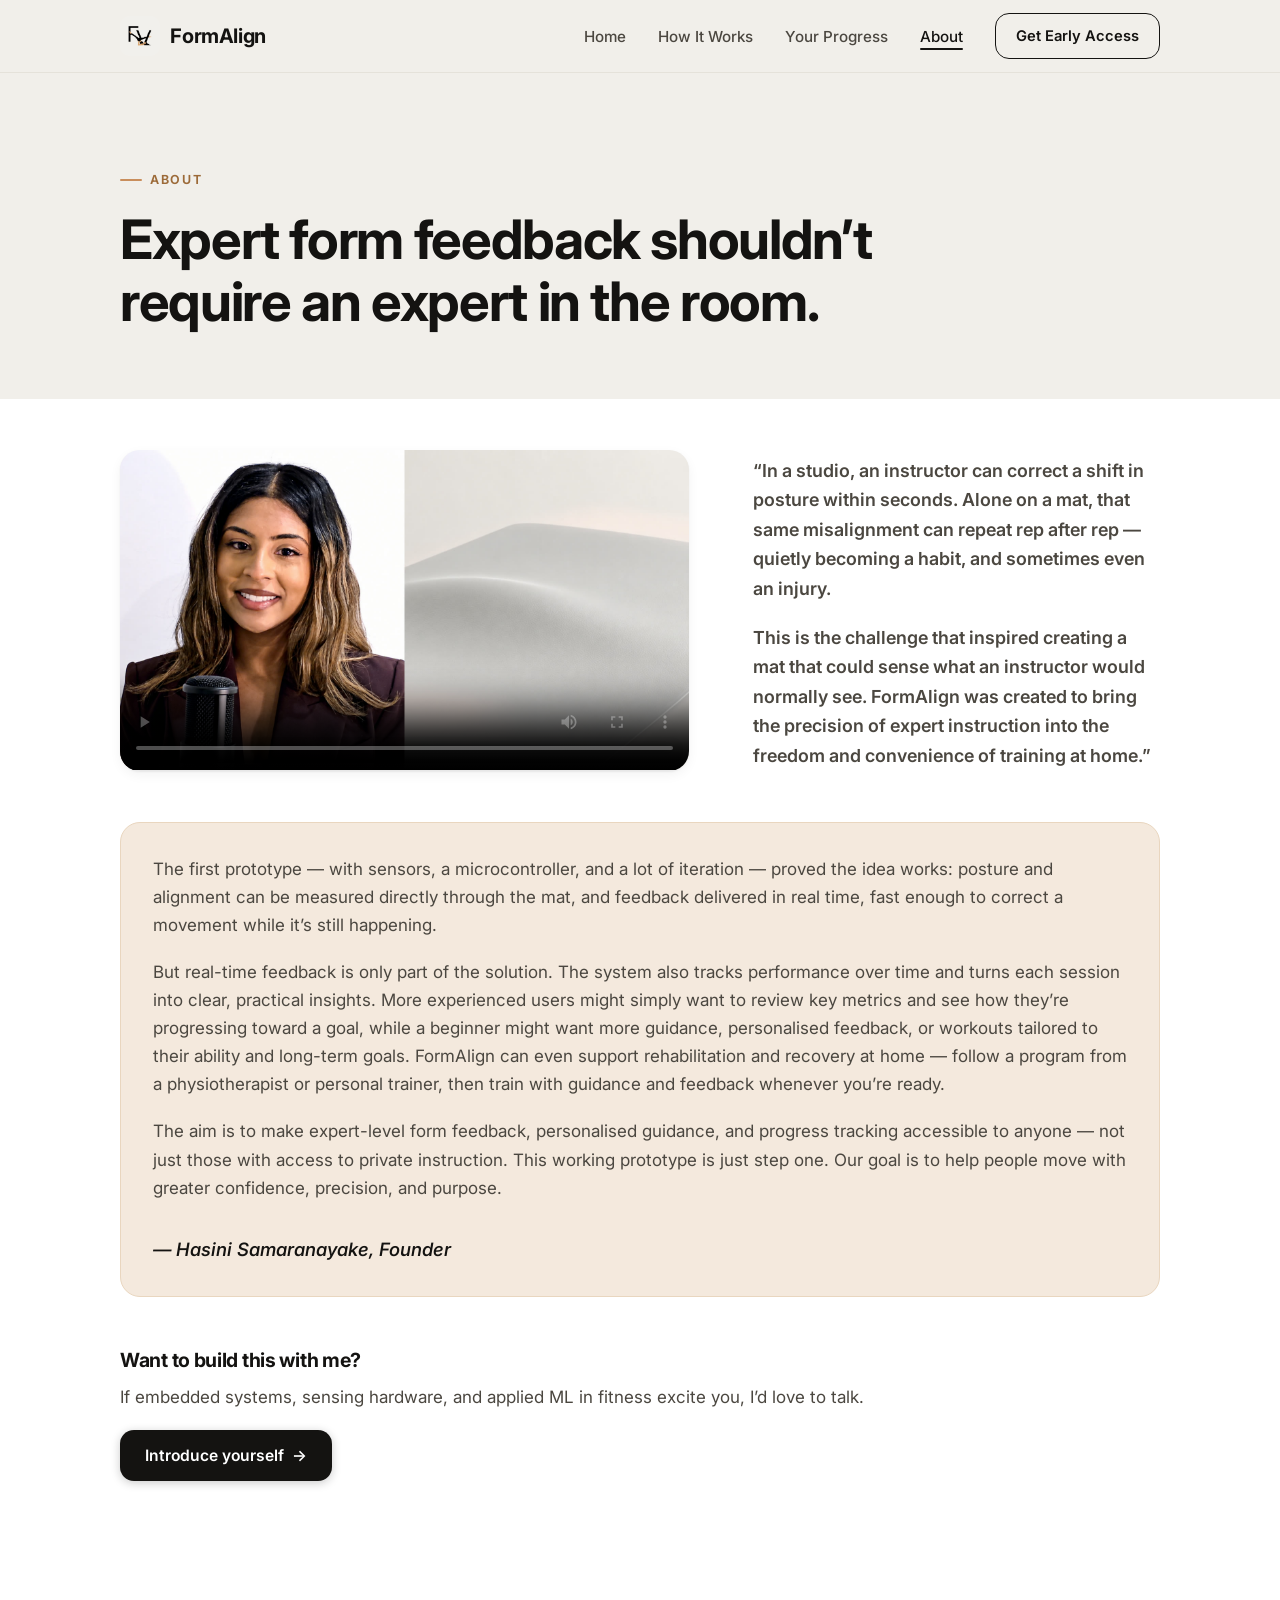
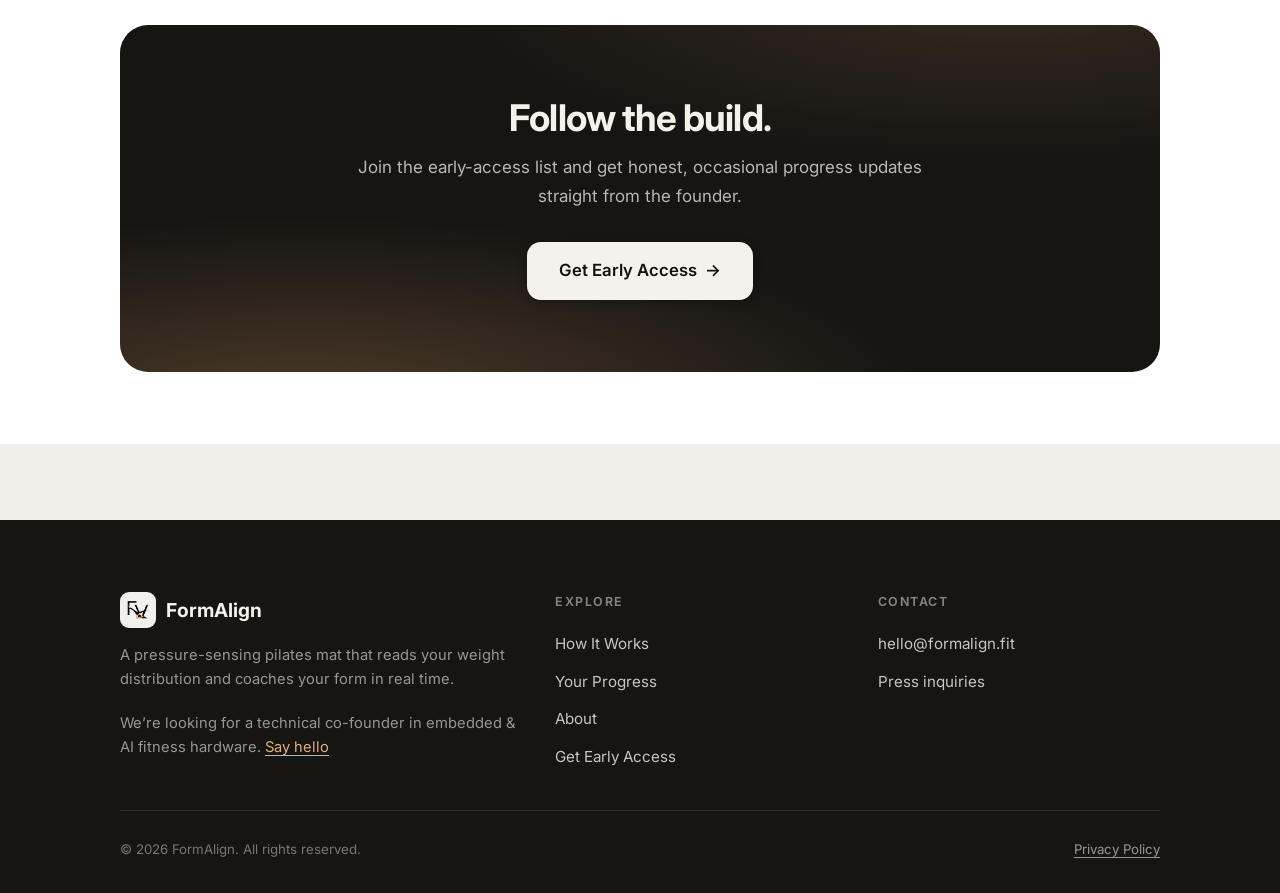
==== commit da07b860: "Align Early Access form-card top with the h1 title (not the eyebrow) Offset the form-card down by th" ====
--- a/about.html
+++ b/about.html
@@ -20,7 +20,7 @@
       href="https://fonts.googleapis.com/css2?family=Inter:wght@400;500;600;700;800&display=swap"
       rel="stylesheet"
     />
-    <link rel="stylesheet" href="./styles.css?v=20260721-2" />
+    <link rel="stylesheet" href="./styles.css?v=20260721-4" />
   </head>
   <body>
     <header class="site-header">
@@ -165,6 +165,6 @@
       </div>
     </footer>
 
-    <script src="./script.js?v=20260721-2" defer></script>
+    <script src="./script.js?v=20260721-4" defer></script>
   </body>
 </html>
--- a/styles.css
+++ b/styles.css
@@ -840,6 +840,16 @@
   align-items: start;
   width: 100%;
 }
+.access-photo {
+  margin-top: clamp(2.5rem, 5vw, 4rem);
+  width: 100%;
+  border-radius: var(--radius);
+  overflow: hidden;
+  box-shadow: var(--shadow-md);
+}
+.access-photo img { width: 100%; height: auto; display: block; }
+/* drop the form so its top lines up with the h1, not the eyebrow */
+.access-grid .form-card { margin-top: 3rem; }
 .perk-list { list-style: none; display: grid; gap: 1.1rem; margin-top: 1.8rem; }
 .perk-list li { display: flex; gap: 0.9rem; align-items: flex-start; }
 .perk-list .check {
@@ -1087,6 +1097,7 @@
 
 @media (max-width: 900px) {
   .hero-grid, .hiw-block, .about-grid, .access-grid { grid-template-columns: 1fr; }
+  .access-grid .form-card { margin-top: 0; }
   .about-grid {
     grid-template-areas: "video" "lead" "body" "hire";
     grid-template-rows: auto;
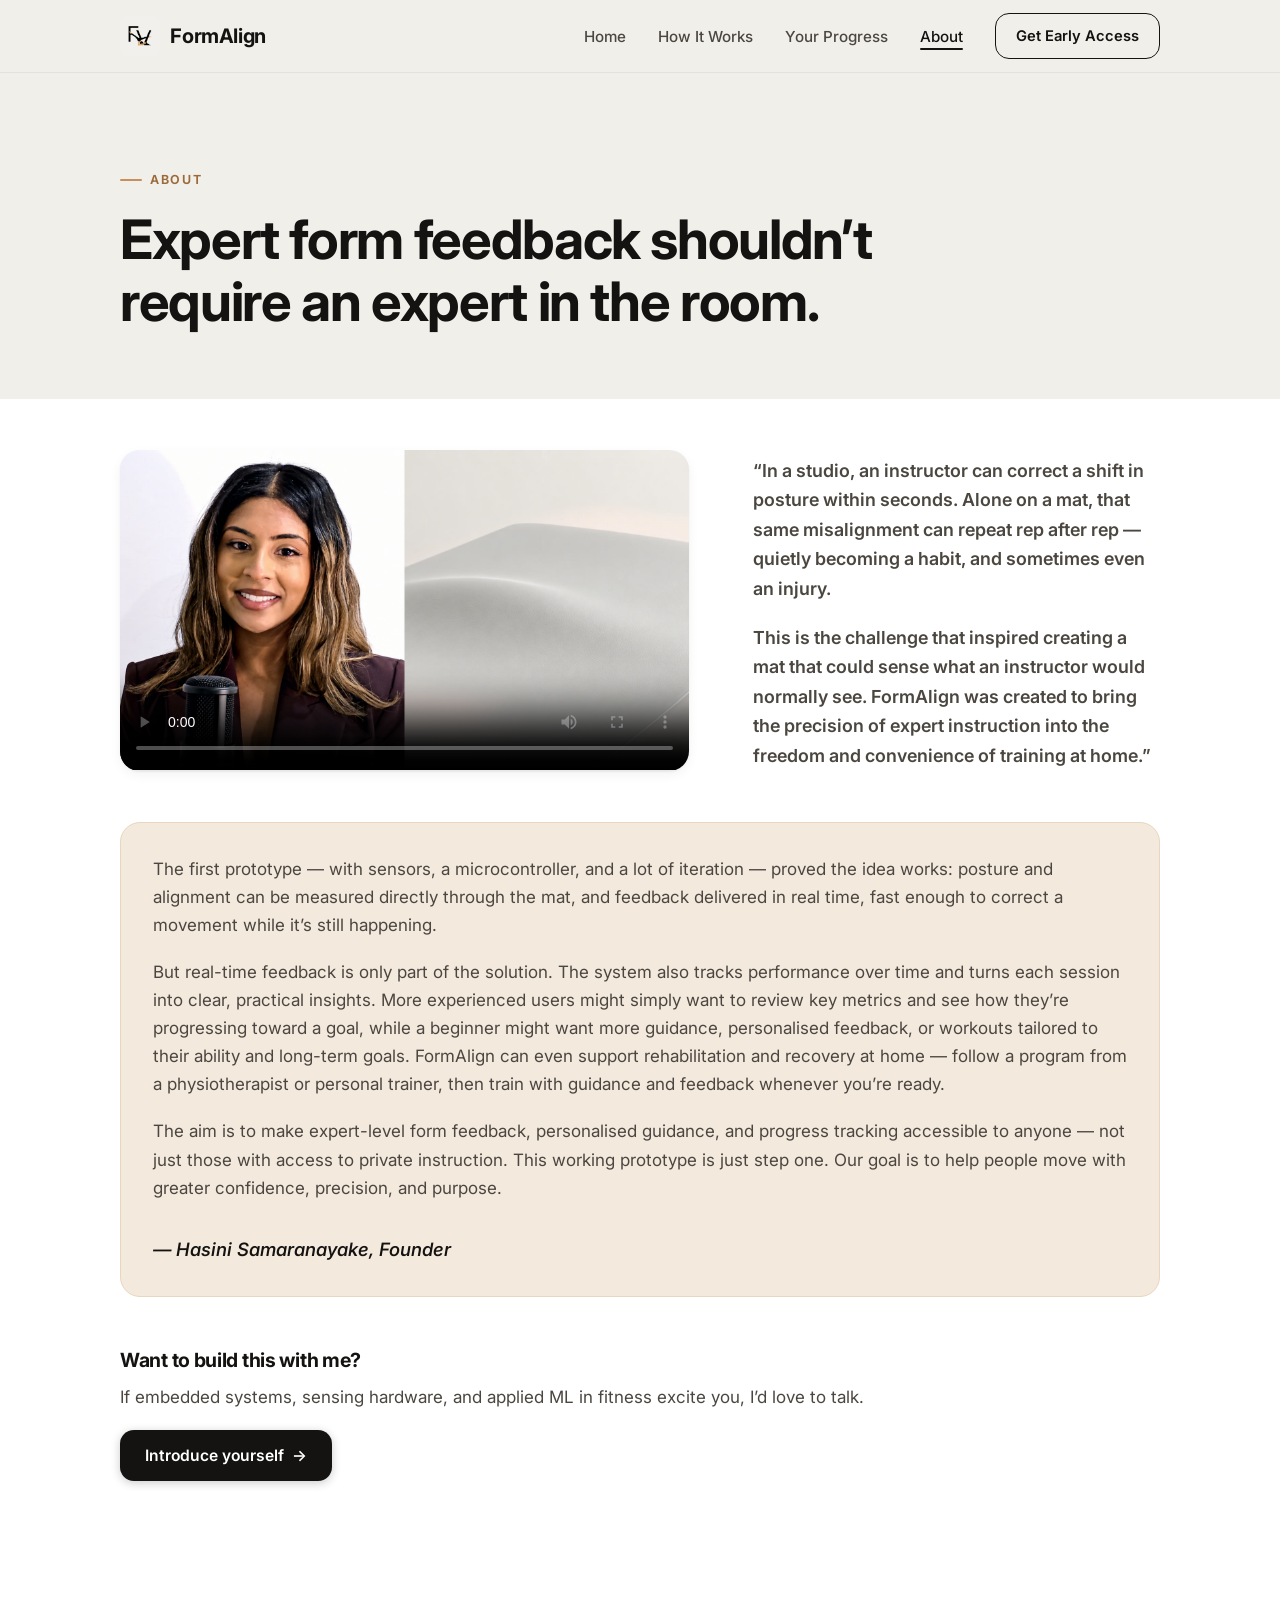
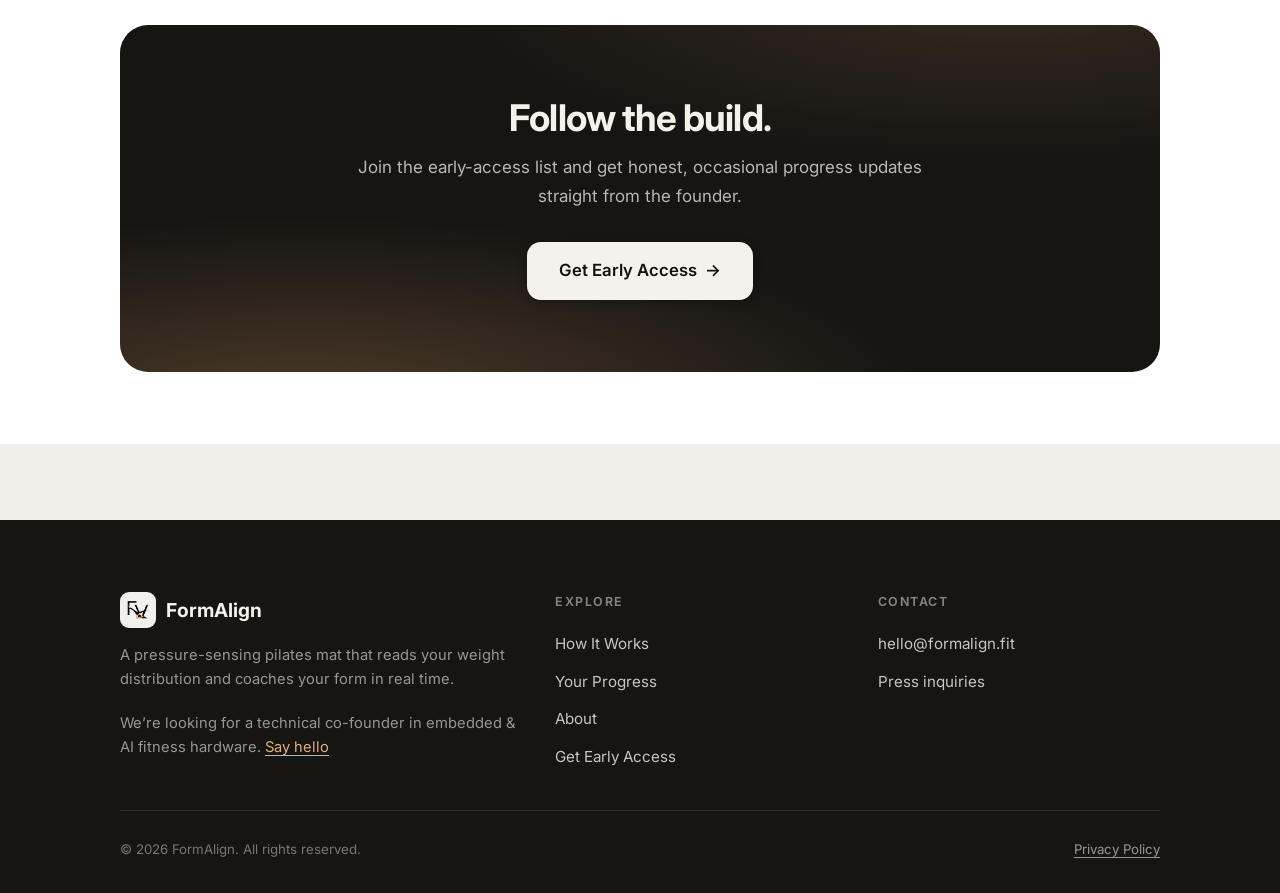
==== commit a4d3939b: "Crop lifestyle photo top; equalize space above/below the image Trim 130px of pink backdrop above her" ====
--- a/about.html
+++ b/about.html
@@ -20,7 +20,7 @@
       href="https://fonts.googleapis.com/css2?family=Inter:wght@400;500;600;700;800&display=swap"
       rel="stylesheet"
     />
-    <link rel="stylesheet" href="./styles.css?v=20260721-4" />
+    <link rel="stylesheet" href="./styles.css?v=20260721-5" />
   </head>
   <body>
     <header class="site-header">
@@ -165,6 +165,6 @@
       </div>
     </footer>
 
-    <script src="./script.js?v=20260721-4" defer></script>
+    <script src="./script.js?v=20260721-5" defer></script>
   </body>
 </html>
--- a/styles.css
+++ b/styles.css
@@ -831,7 +831,7 @@
 .access-hero {
   display: flex;
   align-items: center;
-  padding: clamp(3rem, 6vw, 5rem) 0;
+  padding: clamp(3rem, 6vw, 5rem) 0 0;
 }
 .access-grid {
   display: grid;
@@ -841,7 +841,7 @@
   width: 100%;
 }
 .access-photo {
-  margin-top: clamp(2.5rem, 5vw, 4rem);
+  margin-top: clamp(3rem, 6vw, 5rem);
   width: 100%;
   border-radius: var(--radius);
   overflow: hidden;
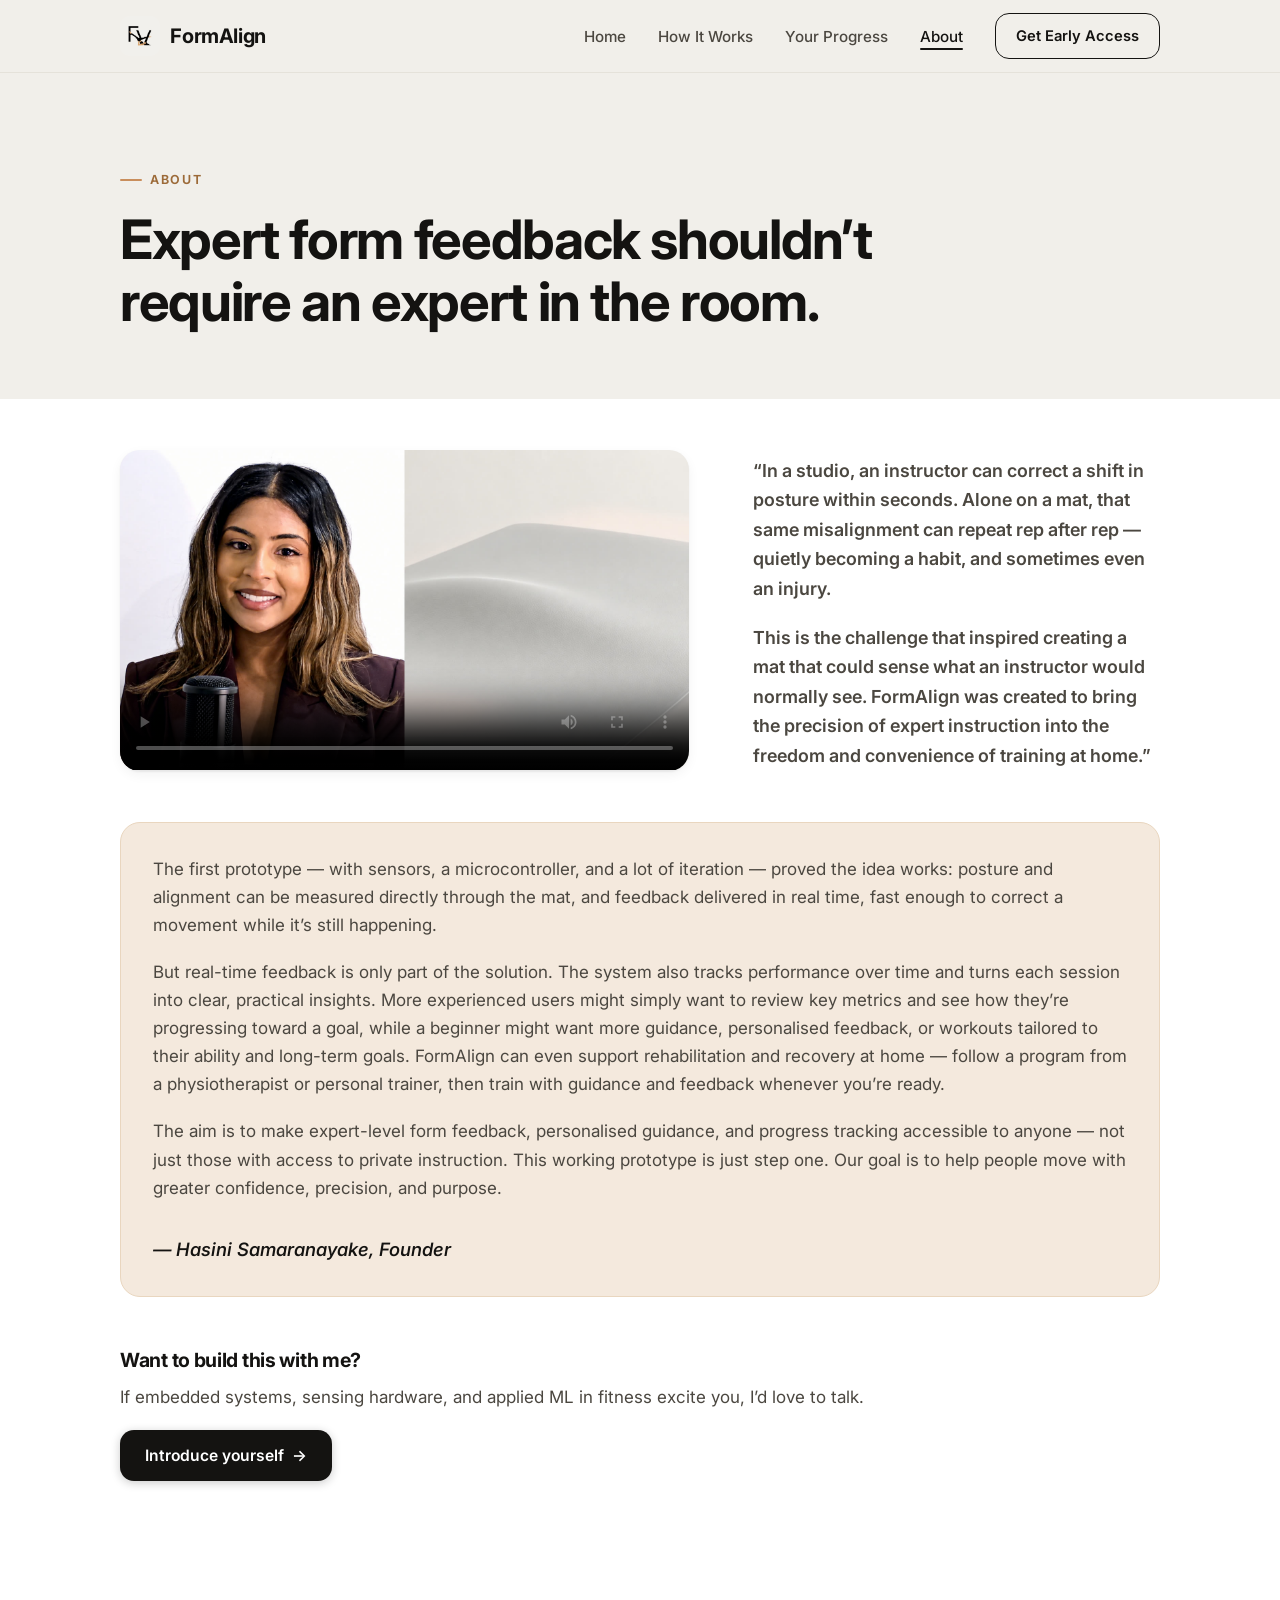
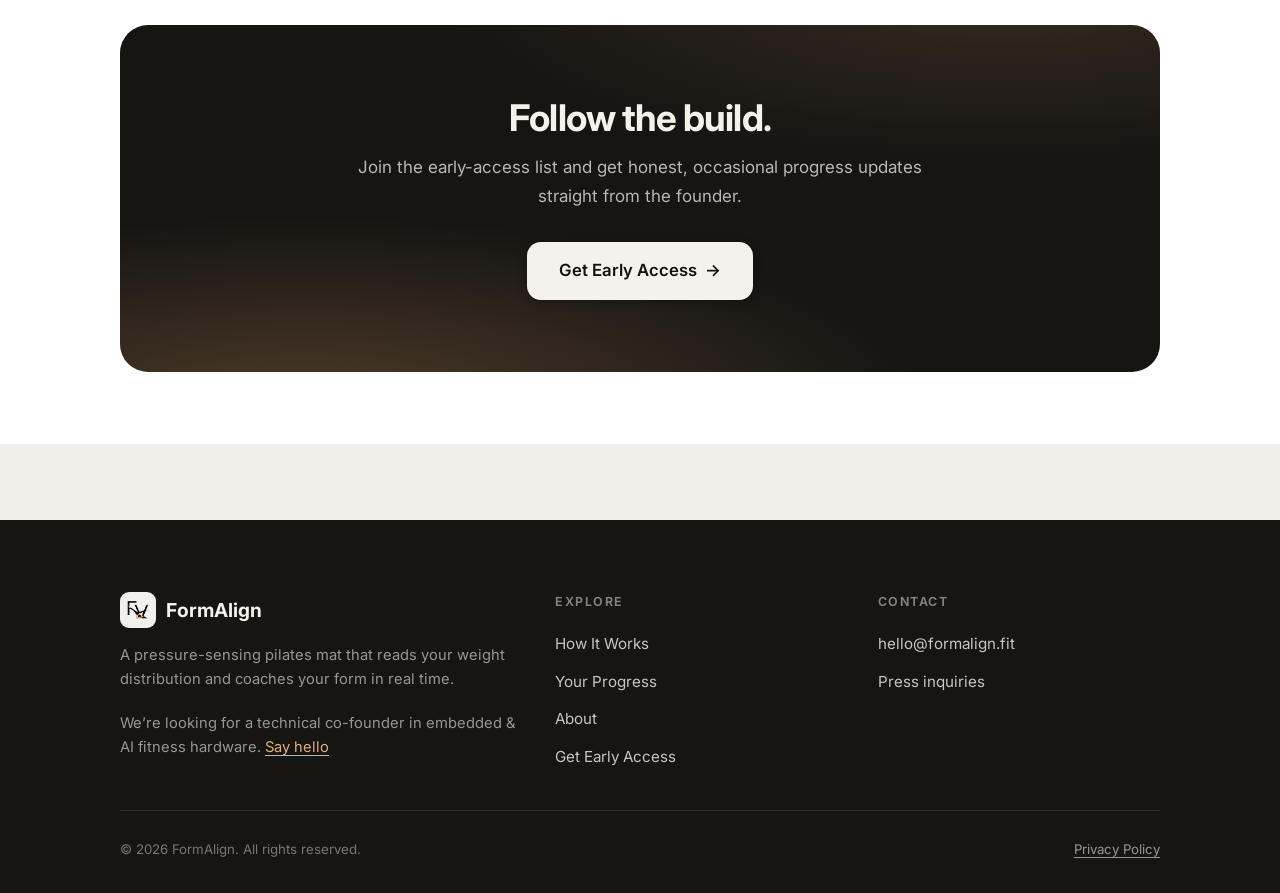
==== commit 69758306: "How It Works: add 3-stage system pipeline diagram (Sensing → Processing → Feedback) Co-Authored-By: " ====
--- a/about.html
+++ b/about.html
@@ -20,7 +20,7 @@
       href="https://fonts.googleapis.com/css2?family=Inter:wght@400;500;600;700;800&display=swap"
       rel="stylesheet"
     />
-    <link rel="stylesheet" href="./styles.css?v=20260721-5" />
+    <link rel="stylesheet" href="./styles.css?v=20260721-6" />
   </head>
   <body>
     <header class="site-header">
--- a/styles.css
+++ b/styles.css
@@ -618,6 +618,74 @@
   font-size: 0.85rem;
   color: var(--ink-faint);
   margin-top: 1.1rem;
+}
+
+/* system pipeline diagram (Sensing → Processing → Feedback) */
+.pipeline {
+  display: grid;
+  grid-template-columns: 1fr auto 1fr auto 1fr;
+  gap: clamp(0.6rem, 1.5vw, 1.1rem);
+  align-items: stretch;
+}
+.pipe-stage {
+  background: var(--card);
+  border: 1px solid var(--line);
+  border-radius: var(--radius);
+  padding: 1.6rem 1.5rem 1.5rem;
+  box-shadow: var(--shadow-sm);
+  display: flex;
+  flex-direction: column;
+}
+.pipe-head {
+  display: flex;
+  align-items: center;
+  justify-content: space-between;
+  margin-bottom: 1.1rem;
+}
+.pipe-icon {
+  width: 46px; height: 46px;
+  border-radius: 12px;
+  background: var(--accent-tint);
+  color: var(--accent-deep);
+  display: flex; align-items: center; justify-content: center;
+}
+.pipe-icon svg { width: 24px; height: 24px; }
+.pipe-num {
+  font-family: var(--font-display);
+  font-size: 0.88rem;
+  font-weight: 700;
+  letter-spacing: 0.08em;
+  color: var(--ink-faint);
+}
+.pipe-stage h3 { font-size: 1.1rem; margin-bottom: 0.25rem; }
+.pipe-tech {
+  font-size: 0.72rem;
+  font-weight: 650;
+  letter-spacing: 0.1em;
+  text-transform: uppercase;
+  color: var(--accent-deep);
+  margin-bottom: 0.7rem;
+}
+.pipe-stage > p:not(.pipe-tech) { font-size: 0.93rem; }
+.pipe-note {
+  margin-top: auto;
+  padding-top: 1rem;
+  font-size: 0.8rem;
+  color: var(--ink-faint);
+}
+.pipe-note a { color: var(--accent-deep); }
+.pipe-link {
+  display: flex;
+  align-items: center;
+  justify-content: center;
+  color: var(--accent);
+}
+.pipe-link svg { width: 26px; height: 26px; }
+
+@media (max-width: 900px) {
+  .pipeline { grid-template-columns: 1fr; gap: 0.5rem; }
+  .pipe-link { padding: 0.15rem 0; }
+  .pipe-link svg { transform: rotate(90deg); }
 }
 
 /* roadmap steps */
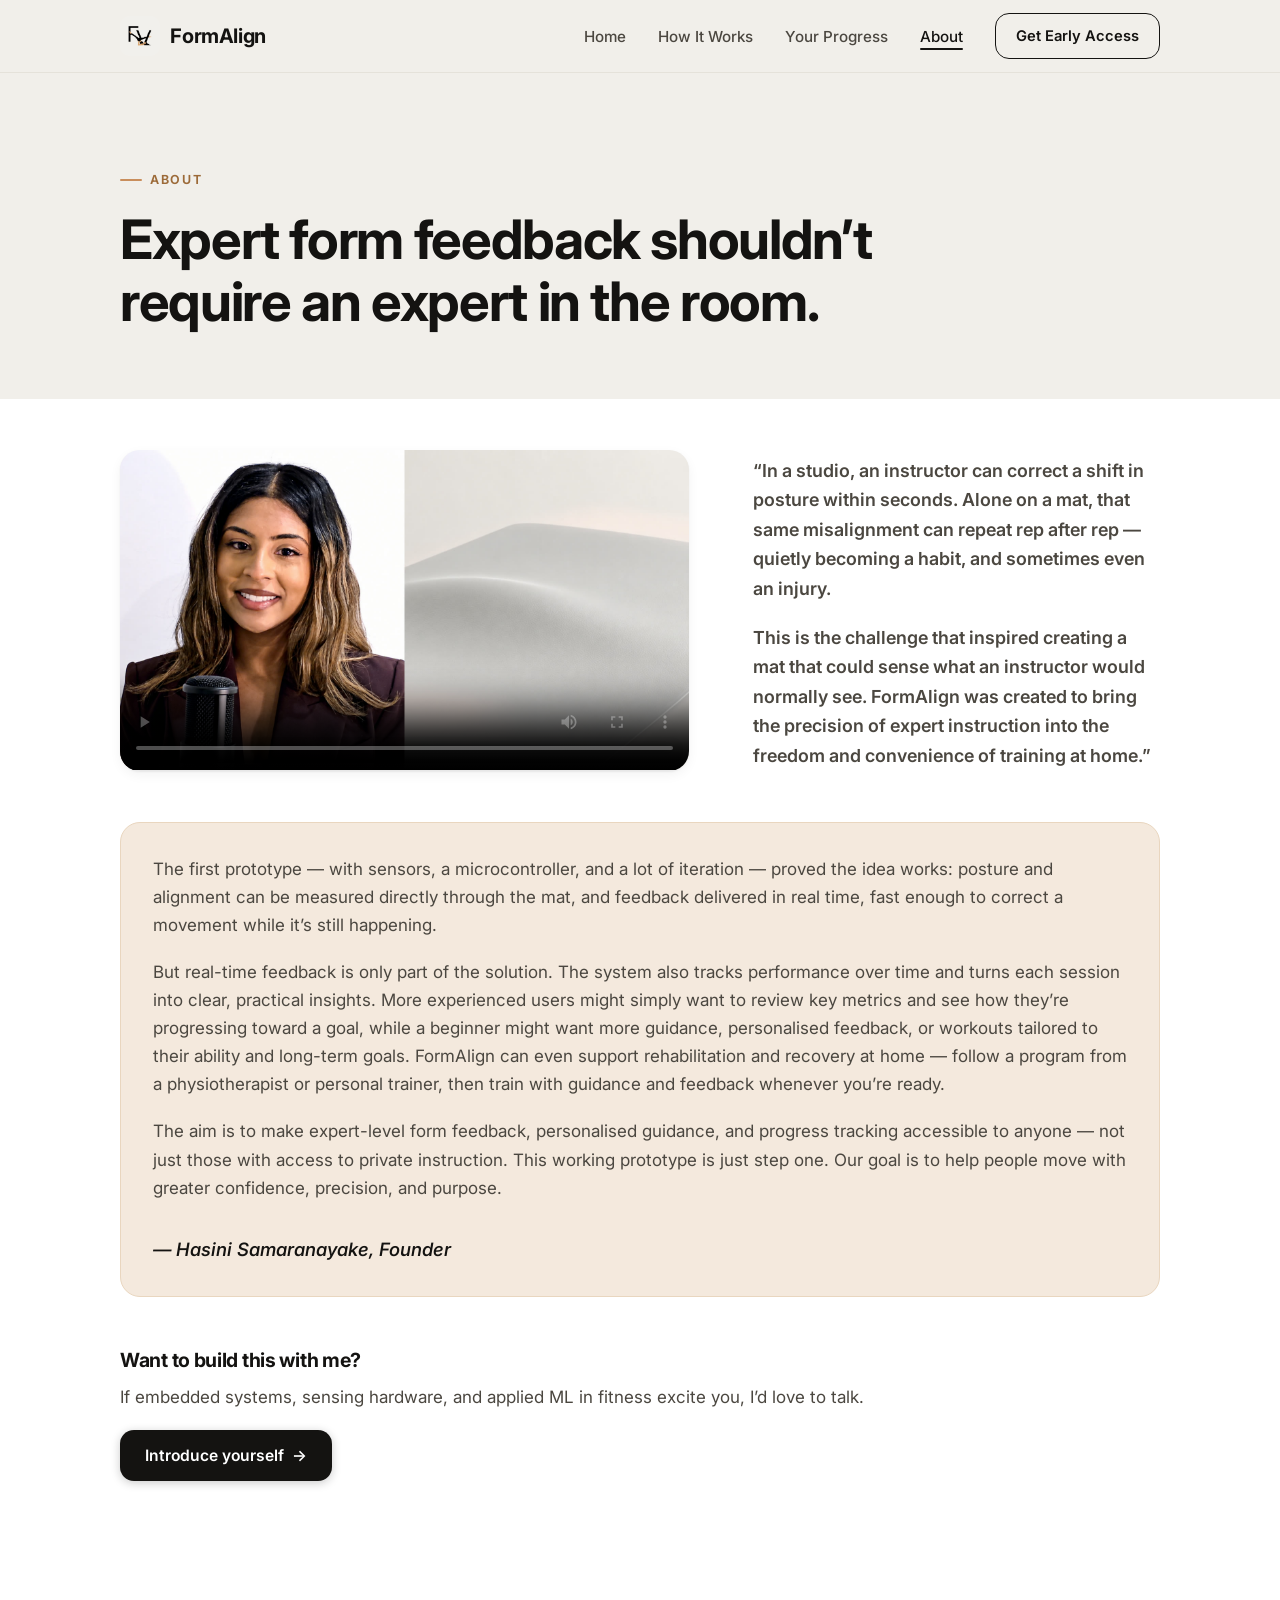
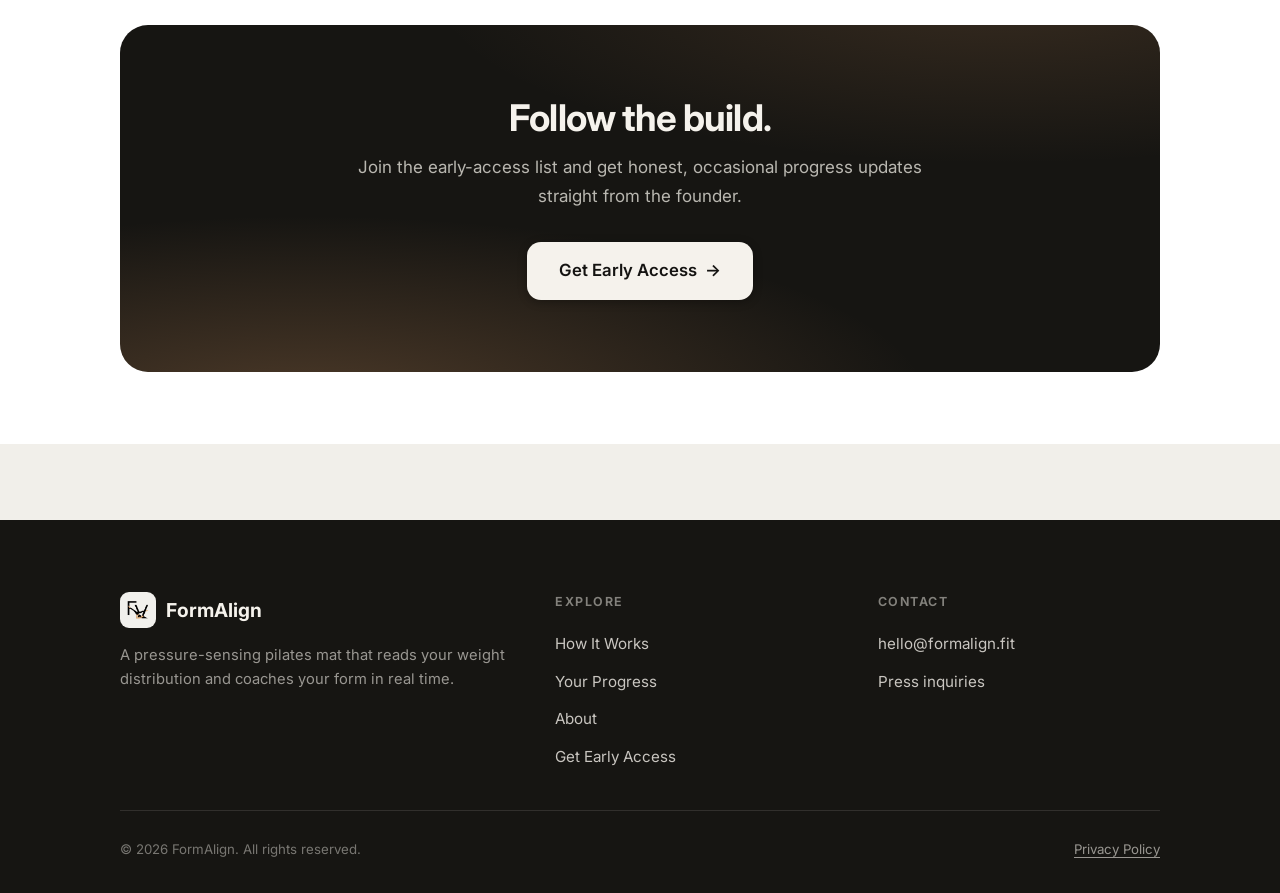
==== commit aaec018f: "Footer: remove technical co-founder recruitment line from all pages Co-Authored-By: Claude Fable 5 <" ====
--- a/about.html
+++ b/about.html
@@ -136,10 +136,6 @@
               A pressure-sensing pilates mat that reads your weight distribution and coaches
               your form in real time.
             </p>
-            <p class="footer-hiring">
-              We’re looking for a technical co-founder in embedded &amp; AI fitness hardware.
-              <a href="mailto:hello@formalign.fit?subject=Technical%20co-founder">Say hello</a>
-            </p>
           </div>
           <div class="footer-col">
             <h4>Explore</h4>
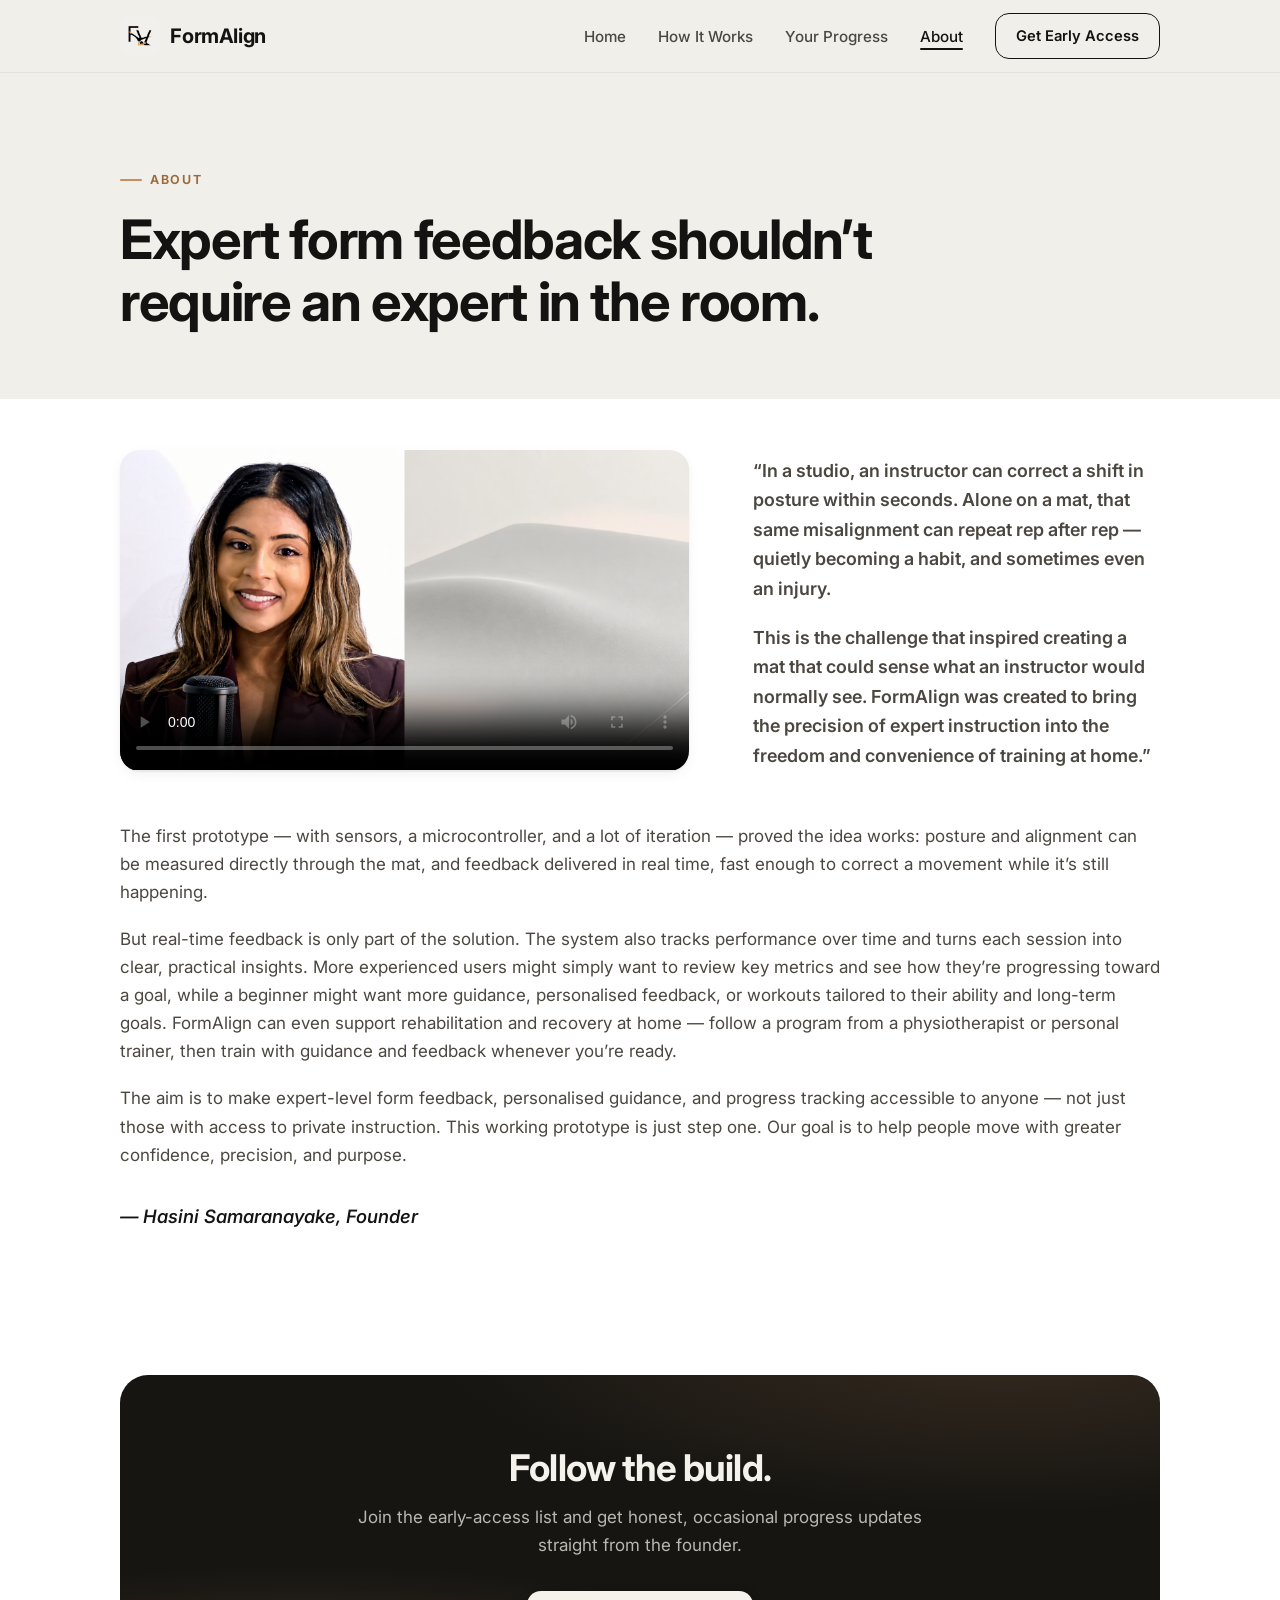
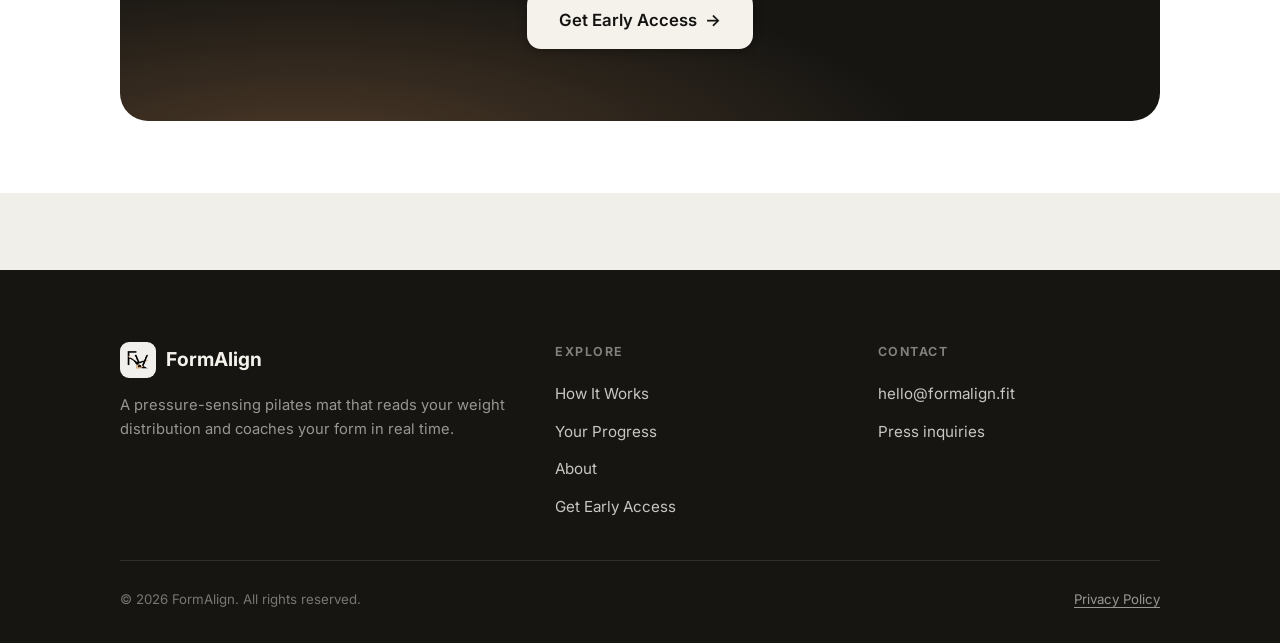
==== commit ae84f936: "About page: remove founder box background and hire section Drop the tinted box around the founder na" ====
--- a/about.html
+++ b/about.html
@@ -101,14 +101,6 @@
             </p>
             <p class="sig">— Hasini Samaranayake, Founder</p>
           </div>
-          <div class="hire-card reveal">
-            <h3>Want to build this with me?</h3>
-            <p>
-              If embedded systems, sensing hardware, and applied ML in fitness excite you,
-              I’d love to talk.
-            </p>
-            <a class="btn btn-primary" href="mailto:hello@formalign.fit?subject=Building%20FormAlign%20together">Introduce yourself <span class="arrow">→</span></a>
-          </div>
         </div>
       </section>
 
--- a/styles.css
+++ b/styles.css
@@ -845,8 +845,7 @@
   grid-template-columns: minmax(0, 1.4fr) minmax(0, 1fr);
   grid-template-areas:
     "video lead"
-    "body  body"
-    "hire  hire";
+    "body  body";
   column-gap: clamp(2.5rem, 5vw, 4.5rem);
   row-gap: clamp(2rem, 4vw, 3.5rem);
   align-items: start;
@@ -870,12 +869,7 @@
 }
 .about-body {
   grid-area: body;
-  background: var(--accent-tint);
-  border: 1px solid var(--accent-tint-2);
-  border-radius: var(--radius);
-  padding: 2rem;
-}
-.about-grid .hire-card { grid-area: hire; align-self: start; }
+}
 
 .about-lead p + p,
 .about-body p + p { margin-top: 1.2rem; }
@@ -887,12 +881,6 @@
   font-weight: 550;
   color: var(--ink);
 }
-
-.hire-card {
-  padding: 0;
-}
-.hire-card h3 { margin-bottom: 0.6rem; }
-.hire-card p { margin-bottom: 1.2rem; }
 
 /* ---------- early access page ---------- */
 
@@ -1167,7 +1155,7 @@
   .hero-grid, .hiw-block, .about-grid, .access-grid { grid-template-columns: 1fr; }
   .access-grid .form-card { margin-top: 0; }
   .about-grid {
-    grid-template-areas: "video" "lead" "body" "hire";
+    grid-template-areas: "video" "lead" "body";
     grid-template-rows: auto;
   }
   .hiw-block.flip .hiw-visual { order: 0; }
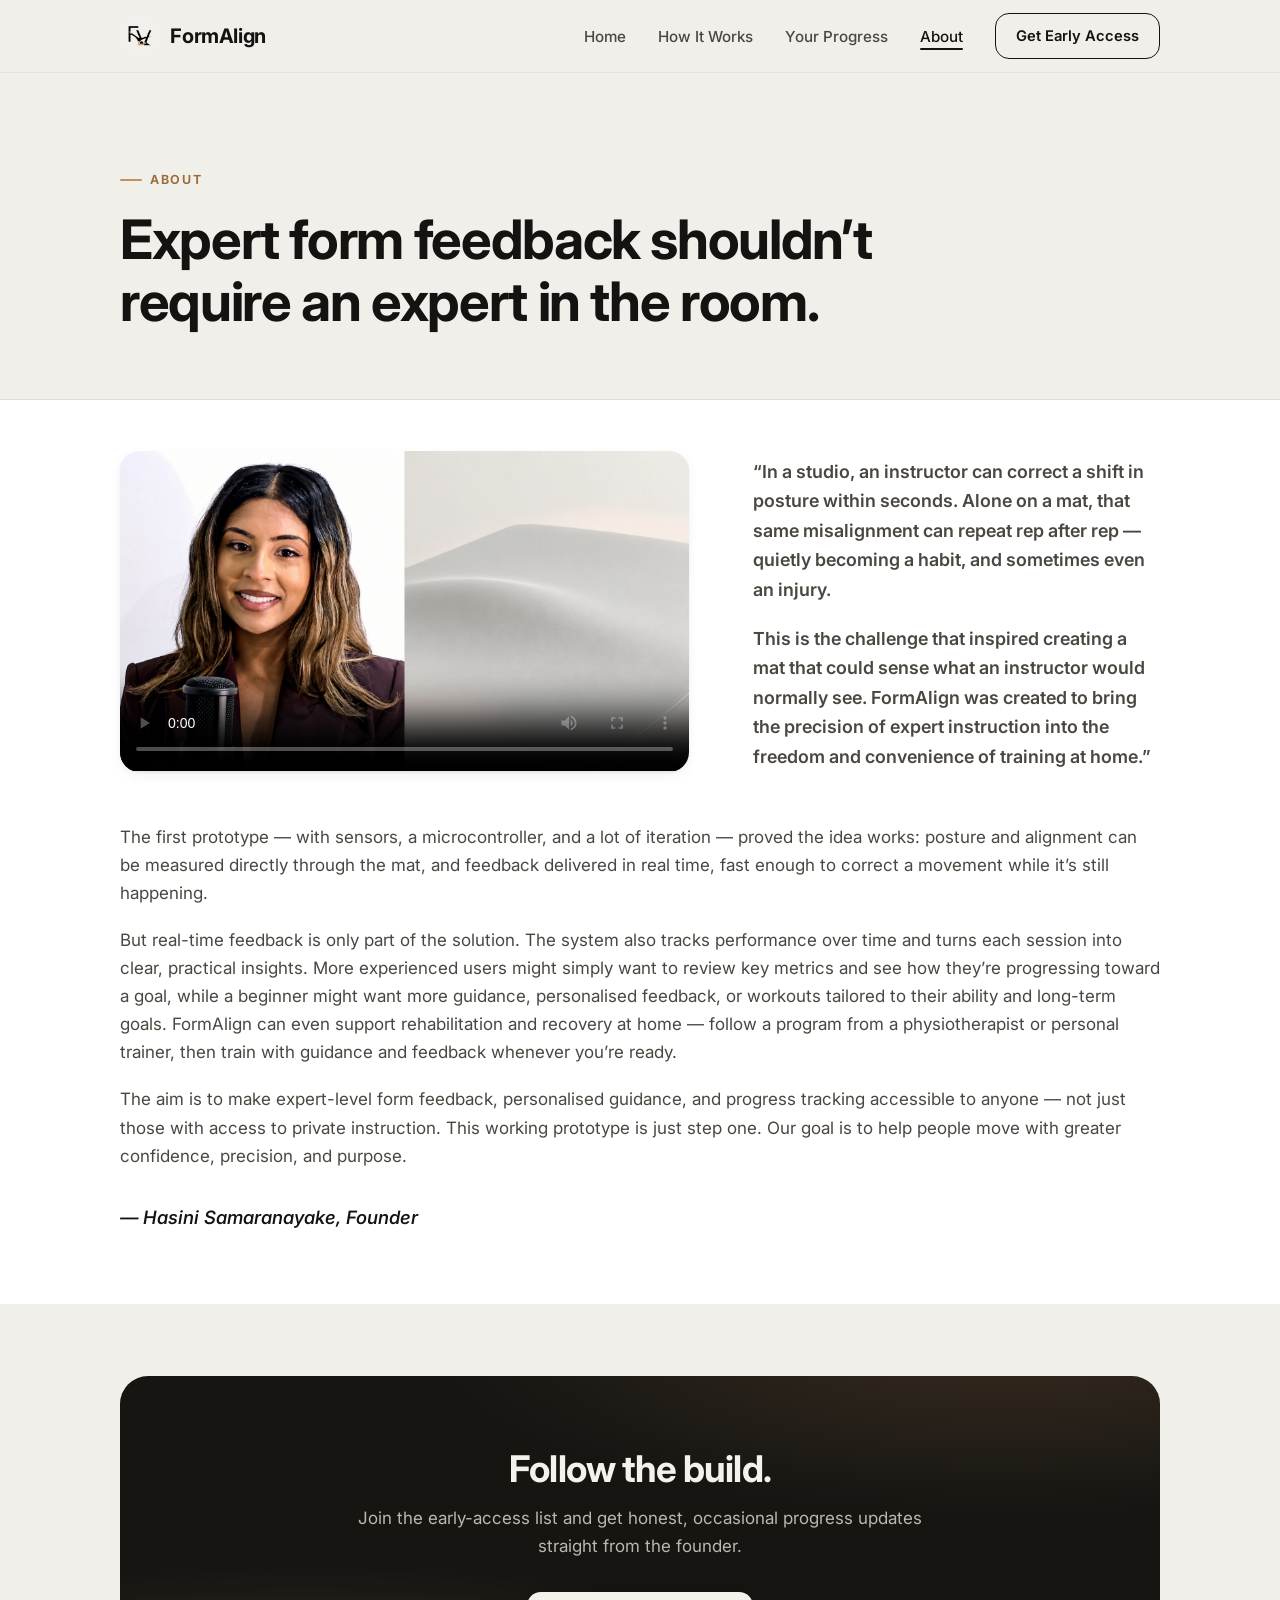
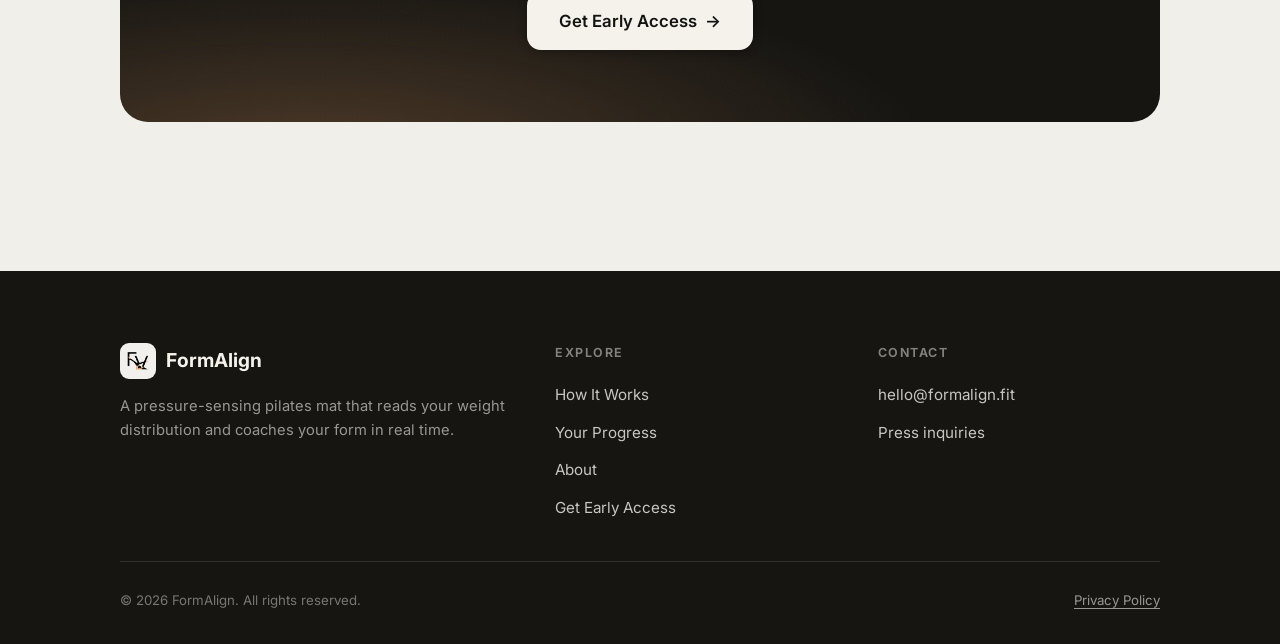
==== commit 5909567b: "Update hero headline, swap demo video CTA for contact link, add apple-touch-icon - Home hero: "Catch" ====
--- a/about.html
+++ b/about.html
@@ -9,6 +9,7 @@
       content="Why FormAlign exists: making expert-level form feedback available to anyone practicing at home — built by founder Hasini Samaranayake."
     />
     <link rel="icon" type="image/png" href="./assets/logo-rounded.png" />
+    <link rel="apple-touch-icon" href="./assets/apple-touch-icon.png" />
     <meta property="og:title" content="About FormAlign" />
     <meta property="og:description" content="The founder story behind the pressure-sensing pilates mat." />
     <meta property="og:image" content="https://www.formalign.fit/assets/og-hero.jpg" />
@@ -105,7 +106,7 @@
       </section>
 
       <!-- CTA -->
-      <section class="tight about-below">
+      <section class="tight about-below about-cta-band">
         <div class="wrap">
           <div class="cta-band reveal">
             <h2>Follow the build.</h2>
--- a/styles.css
+++ b/styles.css
@@ -838,7 +838,8 @@
 
 /* ---------- about page ---------- */
 
-.about-below { background: #ffffff; }
+.about-below { background: #ffffff; border-top: 1px solid var(--line); }
+.about-cta-band { background: var(--paper); border-top: none; }
 
 .about-grid {
   display: grid;
